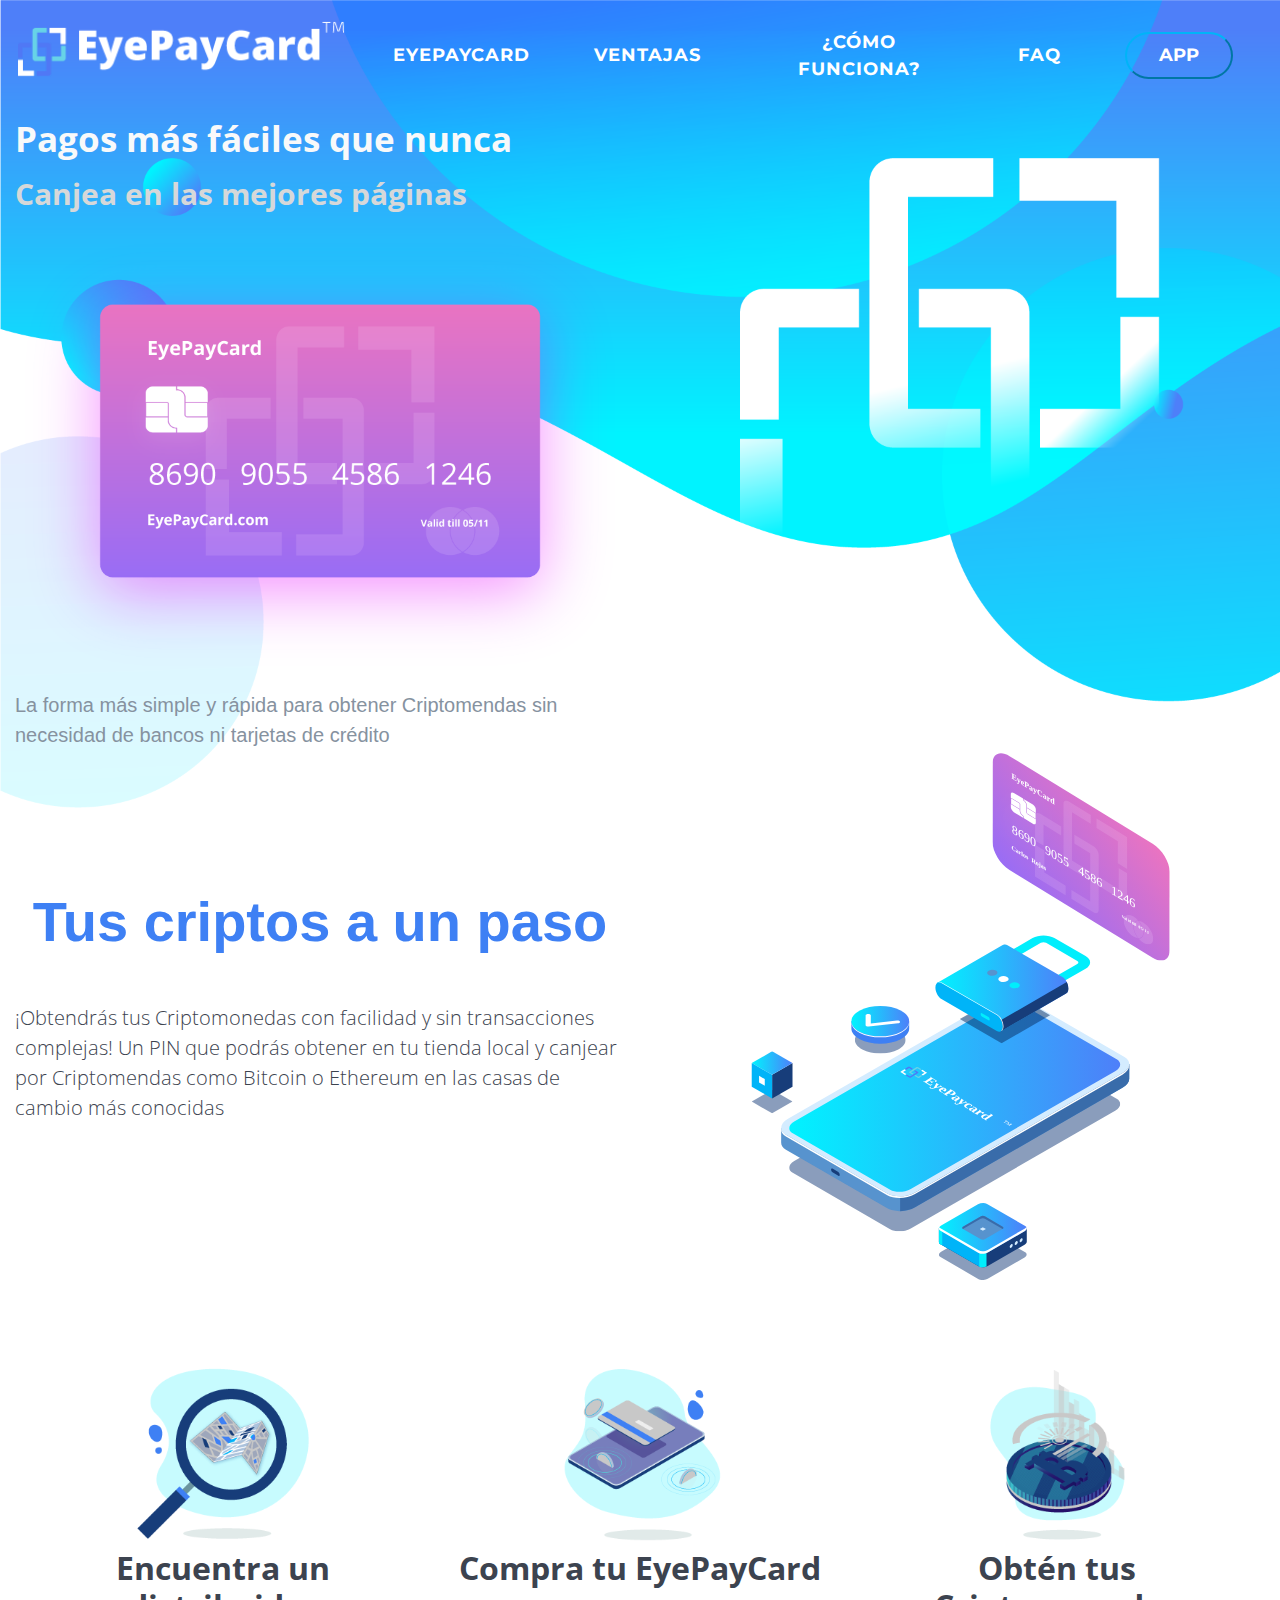
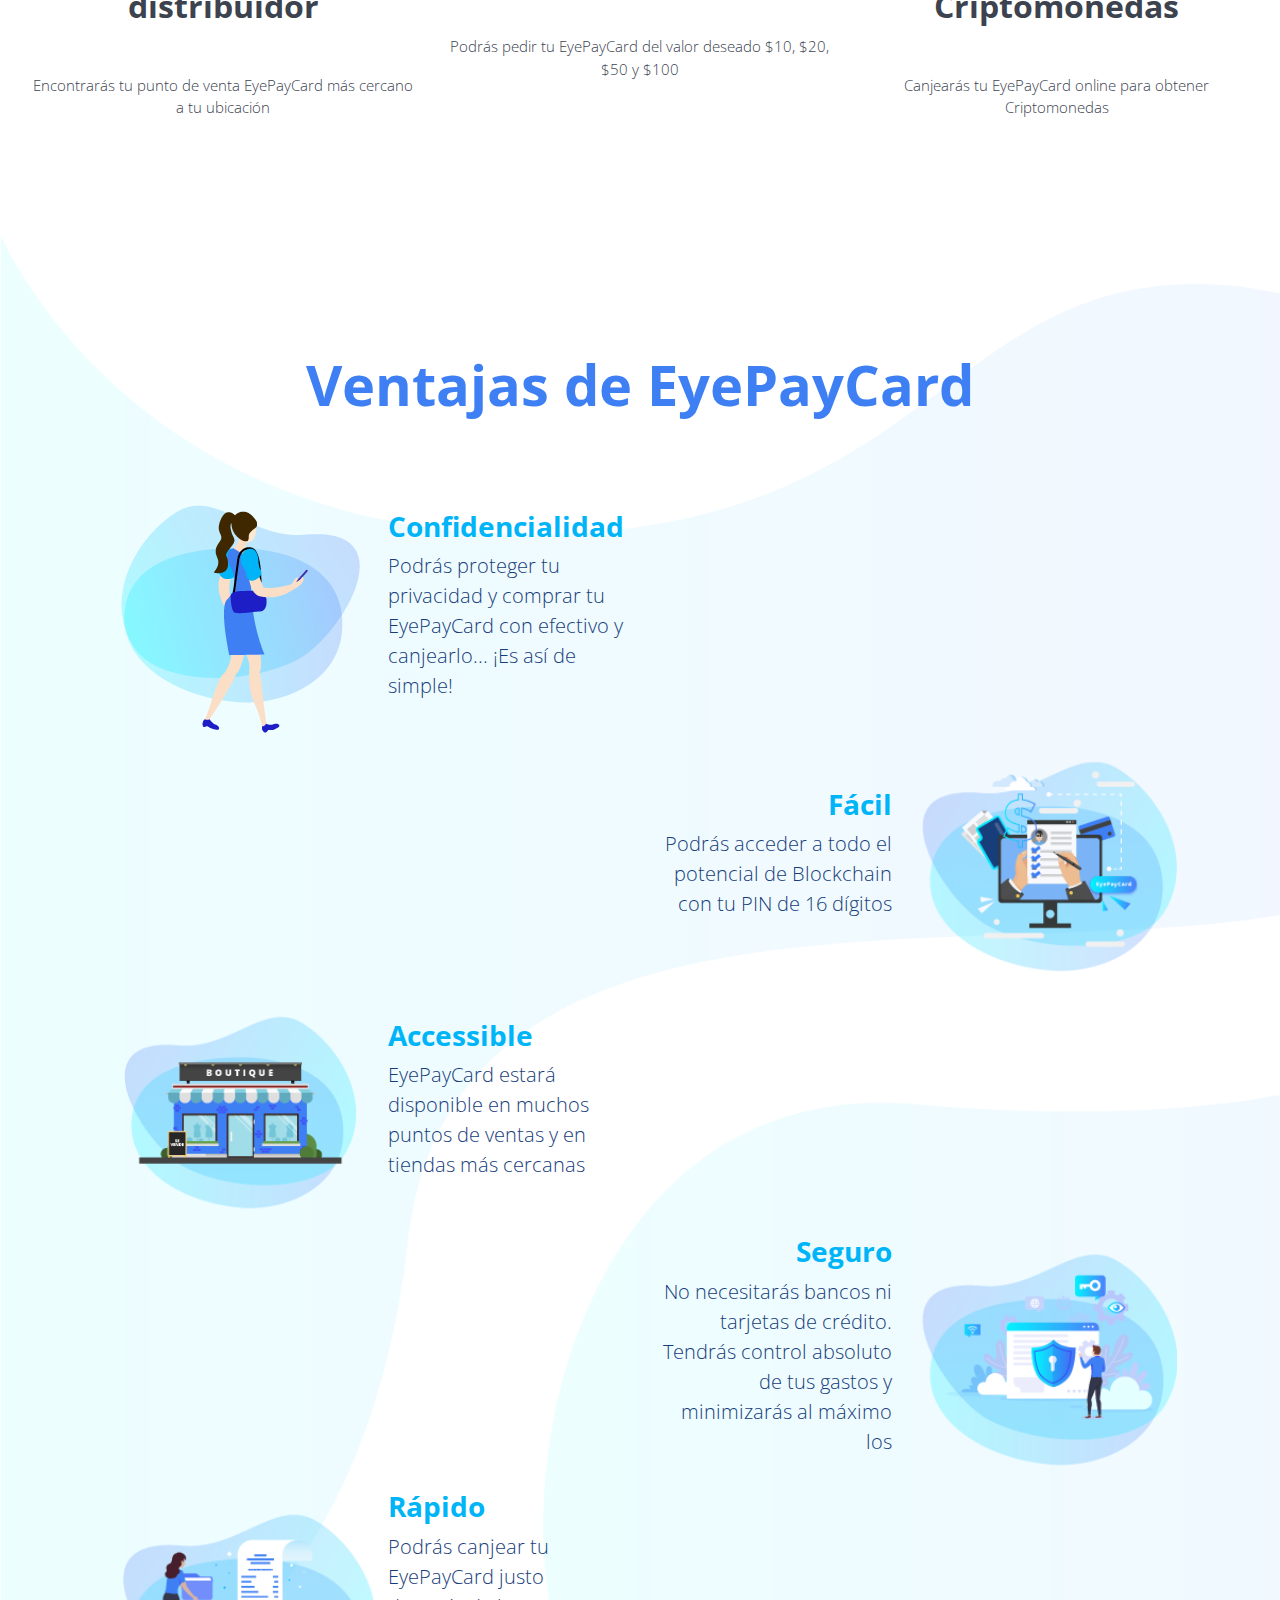
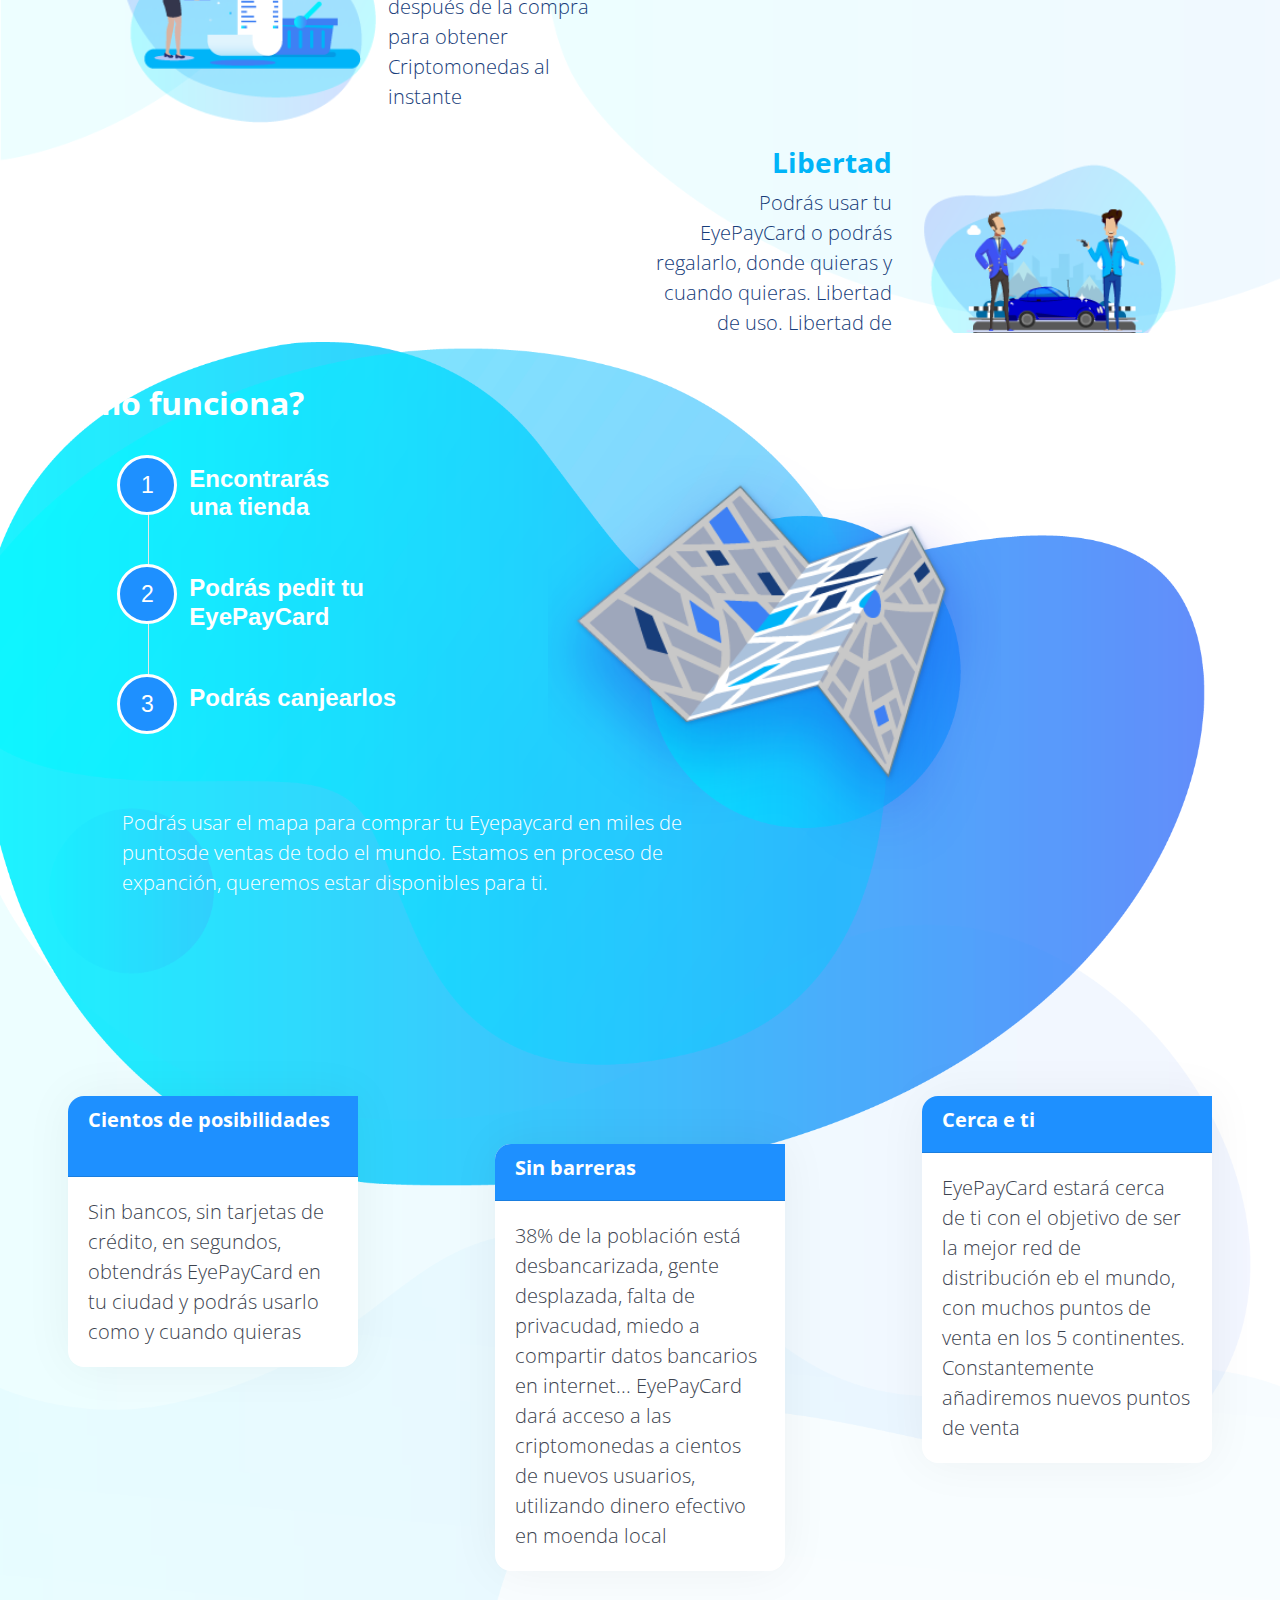
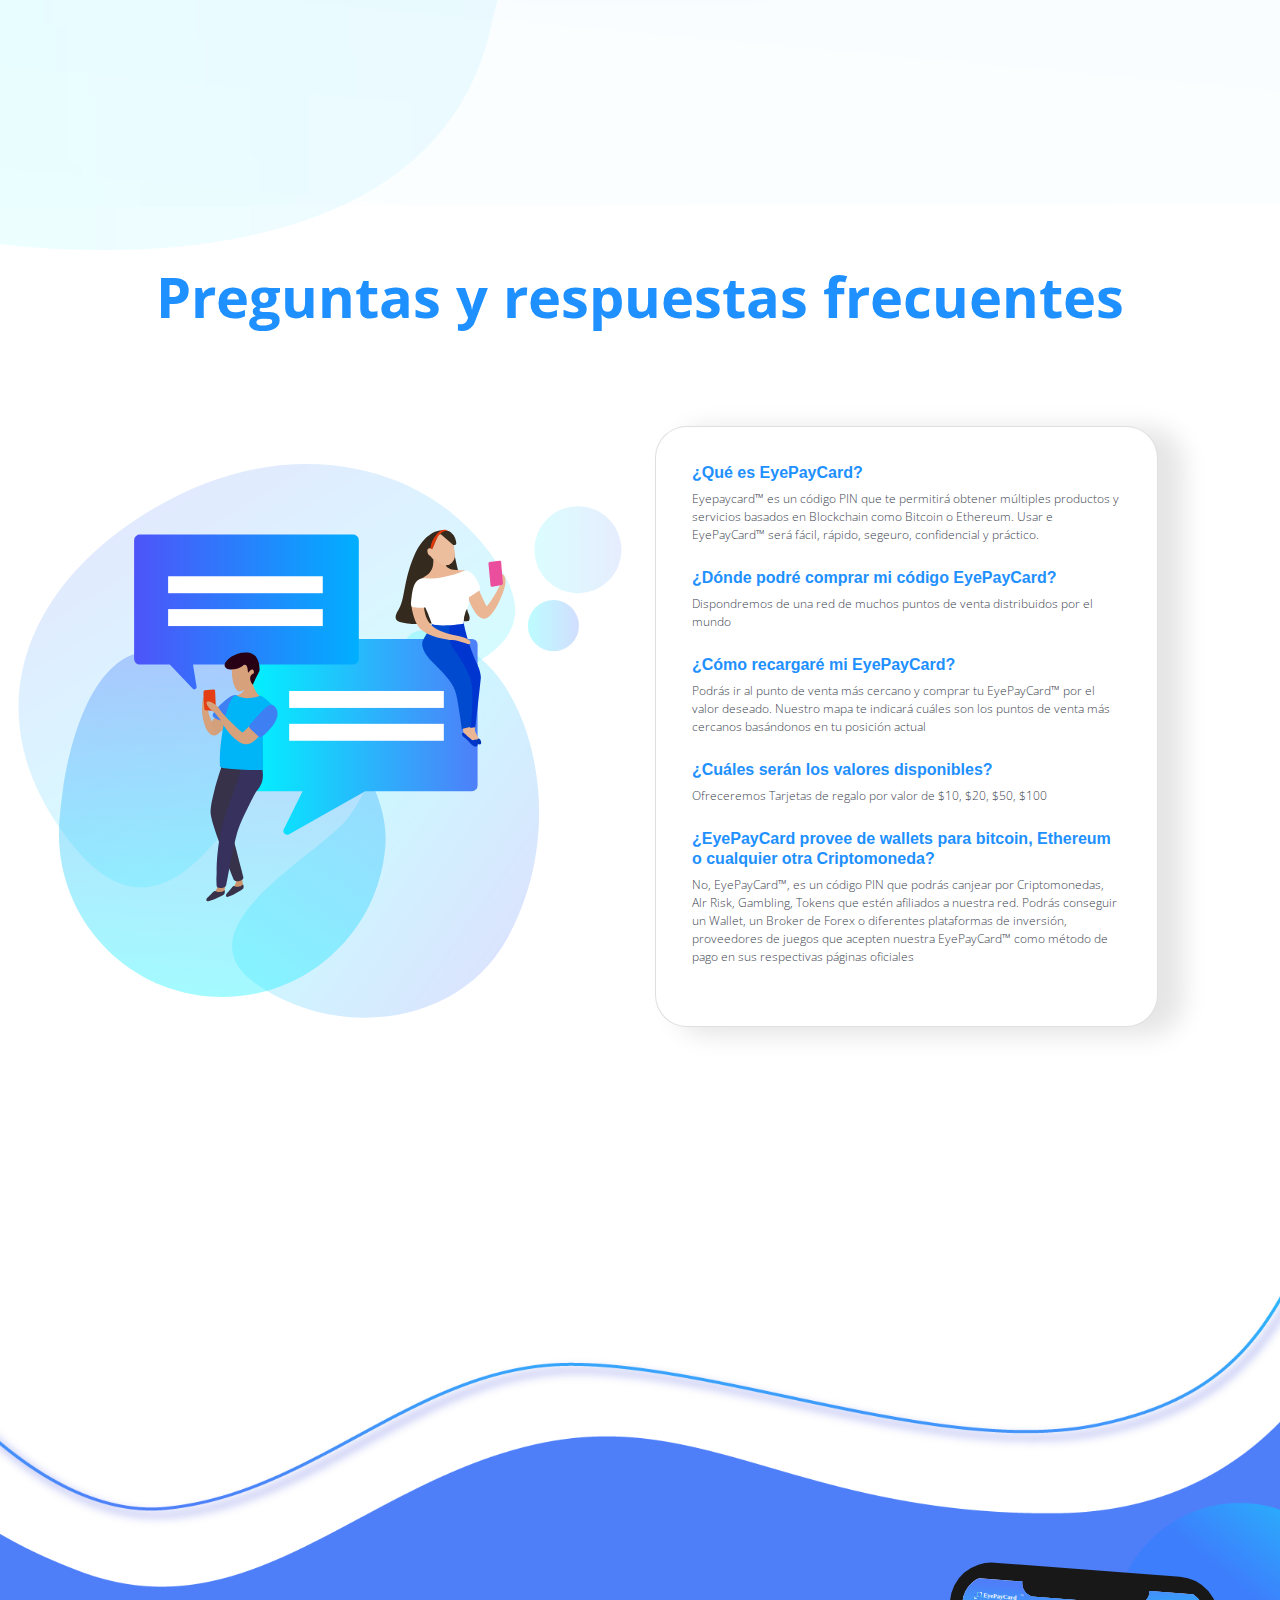
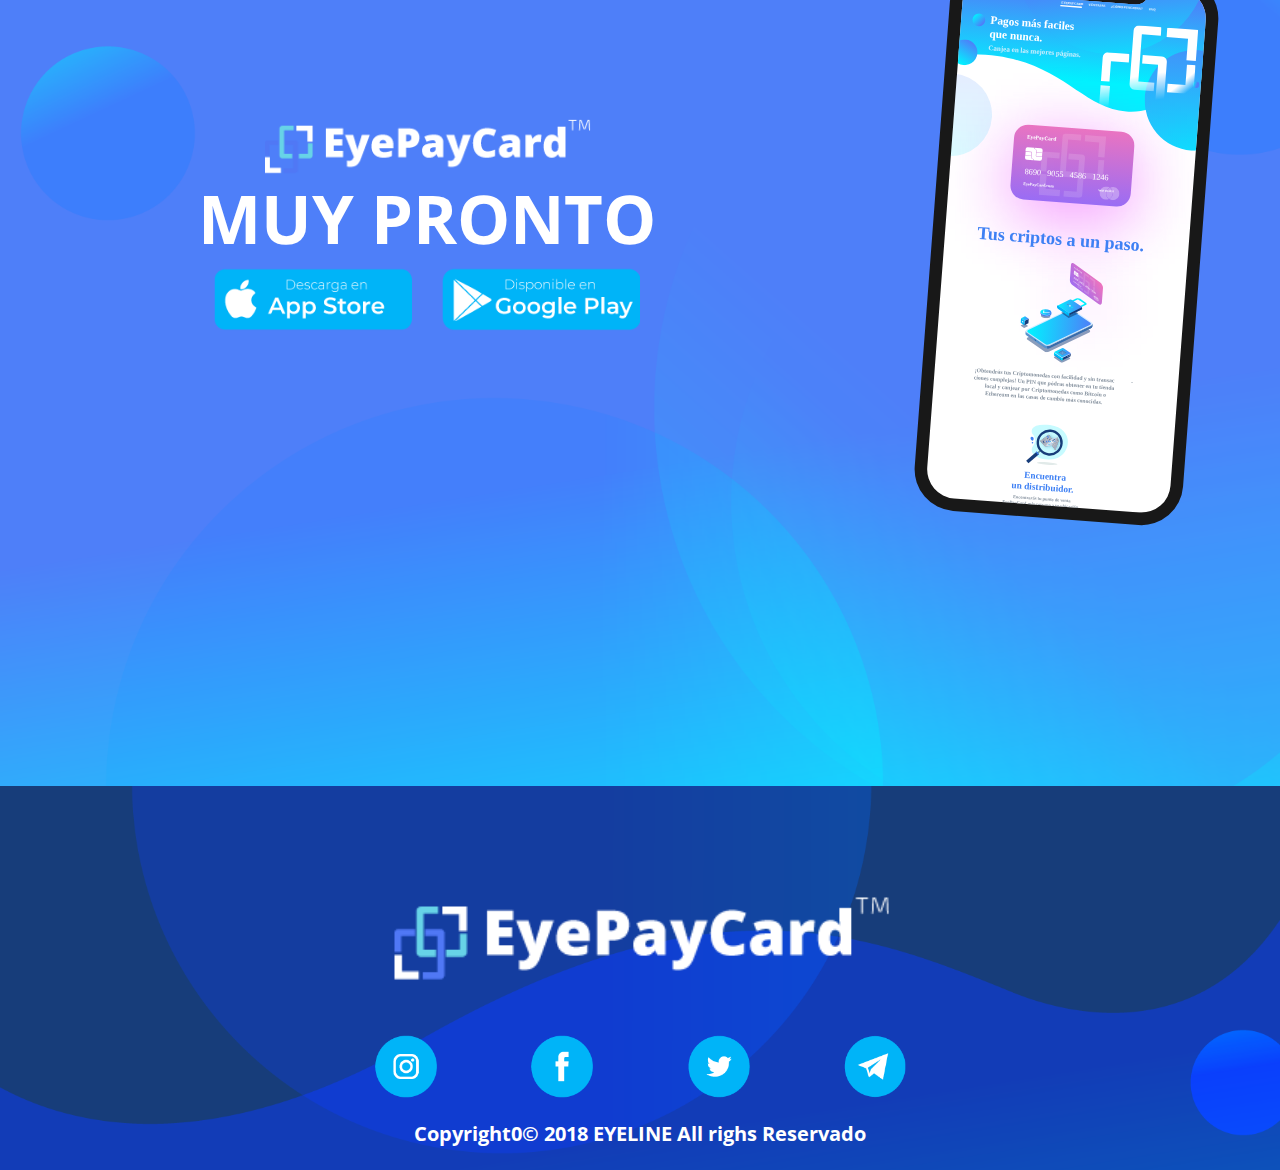
==== es/index.html @ 0b52a52a "Se crea y se maqueta la página web en html." ====
<!DOCTYPE html>
<html lang="en">
<head>
    <meta charset="utf-8">
    <meta name="viewport" content="width=device-width, initial-scale=1.0, maximum-scale=1.0">
    <meta name="description"
          content="Eyeline">
    <meta name="Eyeline" content="">

    <!--favicon icon-->
    <link rel="icon" type="image/png" href="../assets/img/favicon.png">

    <title>Eyeline</title>

    <!--google fonts-->
    <link href="//fonts.googleapis.com/css?family=Montserrat:300,400,500,600,700,800" rel="stylesheet">
    <link href="//fonts.googleapis.com/css?family=Roboto+Slab:300,400,700" rel="stylesheet">
    <link href="https://fonts.googleapis.com/css?family=Open+Sans&display=swap" rel="stylesheet">

    <!--common style-->
    <link href="../assets/vendor/bootstrap/css/bootstrap.min.css" rel="stylesheet">
    <link href="../assets/vendor/font-awesome/css/font-awesome.min.css" rel="stylesheet">
    <link href="../assets/vendor/bicon/css/bicon.min.css" rel="stylesheet">
    <!--<link href="../assets/vendor/animate.css" rel="stylesheet">-->
    <link href="../assets/vendor/owl/assets/owl.carousel.min.css" rel="stylesheet">
    <link href="../assets/vendor/magnific-popup/magnific-popup.css" rel="stylesheet">
    <link href="https://stackpath.bootstrapcdn.com/font-awesome/4.7.0/css/font-awesome.min.css" rel="stylesheet">
    <link rel="stylesheet" href="https://stackpath.bootstrapcdn.com/bootstrap/4.3.1/css/bootstrap.min.css" integrity="sha384-ggOyR0iXCbMQv3Xipma34MD+dH/1fQ784/j6cY/iJTQUOhcWr7x9JvoRxT2MZw1T" crossorigin="anonymous">
    <script src="https://code.jquery.com/jquery-3.3.1.slim.min.js" integrity="sha384-q8i/X+965DzO0rT7abK41JStQIAqVgRVzpbzo5smXKp4YfRvH+8abtTE1Pi6jizo" crossorigin="anonymous"></script>
    <script src="https://cdnjs.cloudflare.com/ajax/libs/popper.js/1.14.7/umd/popper.min.js" integrity="sha384-UO2eT0CpHqdSJQ6hJty5KVphtPhzWj9WO1clHTMGa3JDZwrnQq4sF86dIHNDz0W1" crossorigin="anonymous"></script>
    <script src="https://stackpath.bootstrapcdn.com/bootstrap/4.3.1/js/bootstrap.min.js" integrity="sha384-JjSmVgyd0p3pXB1rRibZUAYoIIy6OrQ6VrjIEaFf/nJGzIxFDsf4x0xIM+B07jRM" crossorigin="anonymous"></script>


    <!--custom css-->
    <link href="../assets/css/main.css" rel="stylesheet">
    <style>
        @import url(http://fonts.googleapis.com/css?family=Open+Sans);
    </style>

</head>
<body class="">

<!--header start-->
<header class="app-header navbar-purple">
    <!-- Navigation -->
    <nav class="navbar navbar-expand-lg navbar-dark static-top">
        <div class="container" style="max-width: 1600px">
            <a class="navbar-brand" href="#">
                <img src="../assets/img/backgrounds/logoEyecart.png" alt="">
            </a>
            <button class="navbar-toggler" type="button" data-toggle="collapse" data-target="#navbarResponsive" aria-controls="navbarResponsive" aria-expanded="false" aria-label="Toggle navigation">
                <span class="navbar-toggler-icon"></span>
            </button>
            <div class="collapse navbar-collapse" id="navbarResponsive">
                <ul class="navbar-nav center-content text-center ml-auto">
                    <li class="nav-item active">
                        <a class="nav-link" href="#home">Eyepaycard
                            <span class="sr-only">(current)</span>
                        </a>
                    </li>
                    <li class="nav-item">
                        <a class="nav-link" href="#adventage">Ventajas</a>
                    </li>
                    <li class="nav-item">
                        <a class="nav-link" href="#how_work">¿Cómo funciona?</a>
                    </li>
                    <li class="nav-item">
                        <a class="nav-link" href="#FAQ">FAQ</a>
                    </li>
                    <li class="nav-item center-margins center-content">
                        <a id="application" class="nav-link  text-center" href="#APP">
                            <button class="nav-link  button-app-nav" >APP</button>
                        </a>
                    </li>
                </ul>
            </div>
        </div>
    </nav>
</header>
<!--header end-->
<!--TOP-->
<div class="hero-banner creative-banner" id="home">

    <div id="particles-js"></div>

    <div class="hero-text ">
        <div class="container">
            <div class="row ">
                <div class="col-lg-6 col-md-12 ">
                    <h1 class="hero-title  text-light">Pagos más fáciles que nunca </h1>
                    <h2 class="text-header-h2" style="color: #d6d8d9">Canjea en las mejores páginas</h2>
                    <div class="clearfix">
                        <img  class="pull-left with-tajet-header" src="../assets/img/Iconos/tarjet.png" alt="">
                    </div>
                    <p style="color: #86929f; font-family: 'Open Sans Semibold',sans-serif">La forma más simple y rápida para obtener Criptomendas sin necesidad de bancos ni tarjetas de crédito</p>
                </div>
                <div class="col-lg-5 col-md-12">

                </div>
            </div>
        </div>
    </div>

</div>
<!--End TOP-->

<div>
    <section class="section-gap margenCircleneg">
        <div class="container">
            <div class="row d-flex align-items-center">
              <div class="col-lg-6">
                  <h1 class="font-criptos">Tus criptos a un paso</h1>
                  <div class="mt-5"></div>
                  <p >¡Obtendrás tus Criptomonedas con facilidad y sin transacciones complejas!
                  Un PIN que podrás obtener en tu tienda local y canjear por Criptomendas como Bitcoin o Ethereum
                  en las casas de cambio más conocidas</p>
              </div>
                <div class="col-lg-6 center-content">
                    <img class="with-cel-tarjet" src="../assets/img/backgrounds/celular_tarjeta-02.svg" alt="">
                </div>
            </div>
        </div>
    </section>
</div>

<div>
    <section class="margenLogoNeg">
        <div class="container">
            <div class="row d-flex center-margins">
               <div class="col-sm-4">
                   <div>
                       <img style="width: 45%;" src="../assets/img/Iconos/find_distributor.png" alt="">
                   </div>
                   <div class="mt-2">
                       <h2 style="font-size: 2em">
                           Encuentra un distribuidor
                       </h2>
                   </div>
                   <div class="mt-5">
                       <p style="font-size: 15px">
                           Encontrarás tu punto de venta EyePayCard más cercano a tu ubicación
                       </p>
                   </div>
               </div>
                <div class="col-sm-4">
                    <div>
                        <img style="width: 45%;" src="../assets/img/Iconos/buy_eyepaycard.png" alt="">
                    </div>
                    <div class="mt-2">
                        <h1 style="font-size: 2em">
                            Compra tu EyePayCard
                        </h1>
                    </div>
                    <div class="mt-5">
                        <p style="font-size: 15px">
                           Podrás pedir tu EyePayCard del valor deseado $10, $20, $50 y $100
                        </p>
                    </div>
                </div>
                <div class="col-sm-4">
                    <div >
                        <img style="width: 45%;" src="../assets/img/Iconos/get_criptos.png" alt="">
                    </div>
                    <div class="mt-2">
                        <h1 style="font-size: 2em">
                            Obtén tus Criptomonedas
                        </h1>
                    </div>
                    <div class="mt-5">
                        <p style="font-size: 15px">
                            Canjearás tu EyePayCard online para obtener Criptomonedas
                        </p>
                    </div>
                </div>
            </div>
        </div>
    </section>
    <!--section end-->
</div>


<!--advantage section-->
<section id="adventage" class=" backDivColor" style=" margin-top: 5em;">
    <div class="container gargin-top-advantage">
        <div class="tex center-margins">
            <h1 style="font-size: 3.5rem; color: #3e80f4;">
             Ventajas de EyePayCard
            </h1>
            <div style="margin-top: 5em"></div>
        </div>
        <div class="row">
           <div class="col-lg-5 offset-1">
               <div class="row">
                   <div class="col-lg-6 col-6  center-content">
                       <img class="with-confidentiality" src="../assets/img/Iconos/Confidentiality.png" alt="">
                   </div>
                   <div class="col-lg-6 col-6  center-margins" style="text-align: left">
                       <h3 style="color:#00b4f8;">
                           Confidencialidad
                       </h3>
                       <p style="color: #173d7a;">
                           Podrás proteger tu privacidad y comprar tu EyePayCard con efectivo y canjearlo...
                           ¡Es así de simple!
                       </p>
                   </div>
               </div>
           </div>
            <div class="col-lg-5 offset-lg-6">
                <div class="row">
                    <div class="col-lg-6 col-6  center-margins" style="text-align: right">
                        <h3 style="color:#00b4f8;">
                            Fácil
                        </h3>
                        <p style="color: #173d7a;">
                      Podrás acceder a todo el potencial de Blockchain con tu PIN de 16 dígitos
                        </p>
                    </div>
                    <div class="col-lg-6 col-6 center-margins">
                        <img class="with-confidentiality" src="../assets/img/Iconos/icono-2.2.png" alt="">
                    </div>
                </div>
            </div>
            <div class="col-lg-5 offset-1">
                <div class="row">
                    <div class="col-lg-6 col-6 ">
                        <img src="../assets/img/Iconos/icono-2.3.png" alt="">
                    </div>
                    <div class="col-lg-6 col-6  center-margins" style="text-align: left">
                        <h3 style="color:#00b4f8;">
                            Accessible
                        </h3>
                        <p style="color: #173d7a;">
                            EyePayCard estará disponible en muchos puntos de ventas y en tiendas más cercanas
                        </p>
                    </div>
                </div>
            </div>
            <div class="col-lg-5 offset-lg-6">
                <div class="row">
                    <div class="col-lg-6 col-6  center-margins" style="text-align: right">
                        <h3 style="color:#00b4f8;">
                            Seguro
                        </h3>
                        <p style="color: #173d7a;">
                            No necesitarás bancos ni tarjetas de crédito. Tendrás control absoluto de tus gastos y minimizarás
                            al máximo los
                        </p>
                    </div>
                    <div class="col-lg-6 col-6 ">
                        <img class="with-confidentiality" src="../assets/img/Iconos/icono-2.4.png" alt="">
                    </div>
                </div>
            </div>
            <div class="col-lg-5 offset-1">
                <div class="row">
                    <div class="col-lg-6 col-6 ">
                        <img class="with-confidentiality" src="../assets/img/Iconos/icono-2.5.png" alt="">
                    </div>
                    <div class="col-lg-6 col-6  center-margins" style="text-align: left">
                        <h3 style="color:#00b4f8;">
                            Rápido
                        </h3>
                        <p style="color: #173d7a;">
                            Podrás canjear tu EyePayCard justo después de la compra para obtener Criptomonedas al instante
                        </p>
                    </div>
                </div>
            </div>
            <div class="col-lg-5 offset-lg-6">
                <div class="row">
                    <div class="col-lg-6 col-6  center-margins" style="text-align: right">
                        <h3 style="color:#00b4f8;">
                            Libertad
                        </h3>
                        <p style="color: #173d7a;">
                            Podrás usar tu EyePayCard o podrás regalarlo, donde quieras y cuando quieras.
                            Libertad de uso. Libertad de elección
                        </p>
                    </div>
                    <div class="col-lg-6 col-6 ">
                        <img class="with-confidentiality" src="../assets/img/Iconos/icono-2.6.png" alt="">
                    </div>
                </div>
            </div>
        </div>

    </div>
</section>
<!--End advantage section-->

<!--section-How does it work?-->
<div id="how_work" class="backDivColorHow center-content">
    <div class="container margins-how-work" >
        <div ></div>
        <div class="row d-flex ">
            <div class="col-lg-12"><h1 class="font-how_work-title">
                ¿Cómo funciona?
            </h1>
            </div>
            <div class="col-lg-5 col-6 center-content">
                <ol class="timeline">
                    <li> <h2 class="font-timeline">Encontrarás <br>una tienda</h2> </li>
                  <div>
                      &nbsp;
                  </div>
                    <li> <h2 class="font-timeline">Podrás pedit tu <br>EyePayCard</h2></li>
                    <div>
                        &nbsp;
                    </div>
                    <li> <h2 class="font-timeline">Podrás canjearlos </h2></li>
                </ol>
            </div>
            <div class="col-lg-5 col-6">
                <img class="width-map" src="../assets/img/Iconos/map.png" alt="">
            </div>
            <div class="col-lg-6 offset-1 margin-text-footer-how" >
                <p class="font-footer-how-work">Podrás usar el mapa para comprar tu Eyepaycard en miles de puntosde ventas de todo el mundo. Estamos en proceso de
                    expanción, queremos estar disponibles para ti.</p>
            </div>
        </div>
        <div class="row margin-cards-how-work content-card" >
            <div class="col-lg-3 ">
                <div class="card" style="border-radius: 1rem 0 1rem 1rem; border: none;">
                    <div class="card-header" style="background: dodgerblue; border-radius: 1rem 0 0 0; color: white; font-family: 'Open Sans Extrabold', sans-serif">
                        <h5>Cientos de posibilidades</h5>
                        <img src="" alt="">
                    </div>
                    <div class="card-body">
                        <p class="card-text">Sin bancos, sin tarjetas de crédito, en segundos, obtendrás EyePayCard
                        en tu ciudad y podrás usarlo como y cuando quieras</p>
                    </div>
                </div>
            </div>
            <div class="col-lg-3 margin-cards-faq1 offset-lg-1">
                <div class="card" style="border-radius: 1rem 0 1rem 1rem; border: none;">
                    <div class="card-header" style="background: dodgerblue; border-radius: 1rem 0 0 0; color: white; font-family: 'Open Sans Extrabold', sans-serif">
                       <h5>Sin barreras</h5>
                    </div>
                    <div class="card-body">
                        <p class="card-text">38% de la población está desbancarizada, gente desplazada, falta de privacudad,
                        miedo a compartir datos bancarios en internet... EyePayCard dará acceso a las criptomonedas a cientos de nuevos usuarios,
                        utilizando dinero efectivo en moenda local</p>
                    </div>
                </div>
            </div>
            <div class="col-lg-3 margin-cards-faq2 offset-lg-1" >
                <div class="card" style="border-radius: 1rem 0 1rem 1rem; border: none;">
                    <div class="card-header" style="background: dodgerblue; border-radius: 1rem 0 0 0; color: white; font-family: 'Open Sans Extrabold', sans-serif">
                        <h5>Cerca e ti</h5>
                    </div>
                    <div class="card-body">
                        <p class="card-text">EyePayCard estará cerca de ti con el objetivo de ser la mejor red de distribución eb el mundo,
                        con muchos puntos de venta en los 5 continentes. Constantemente añadiremos nuevos puntos de venta</p>
                    </div>
                </div>
            </div>
        </div>

    </div>
</div>
<!--End-Section-How does it work?-->

<!--FAQ section-->
<section id="FAQ">
    <div class="container">
        <div class="margin-faq center-margins " >
            <div ></div>
            <h1 class="font-faq-title">
                Preguntas y respuestas frecuentes
            </h1>
            <div style="margin-top: 6rem"></div>
        </div>
        <div class="row">
            <div class="col-lg-6 center-margins">
                <img class="with-ilustrations-faq" src="../assets/img/backgrounds/preguntas_frecuentes.svg" alt="">
            </div>
            <div class="col-lg-5">
                <div class="card" style="border-radius: 2rem; box-shadow: 22px 5px 25px 4px rgba(0, 0, 0, 0.1)">
                    <div class="card-body" style="padding: 2.25rem">
                        <h6 style="color: dodgerblue; font-family: 'Open Sans Extrabold', sans-serif">¿Qué es EyePayCard?</h6>
                        <p style="font-size: 12px">
                            Eyepaycard™ es un código PIN que te permitirá obtener múltiples productos y servicios basados en
                            Blockchain como Bitcoin o Ethereum. Usar e EyePayCard™ será fácil, rápido, segeuro, confidencial y
                            práctico.
                        </p>
                        <h6 style="color: dodgerblue; font-family: 'Open Sans Extrabold', sans-serif">¿Dónde podré comprar mi código EyePayCard?</h6>
                        <p style="font-size: 12px">Dispondremos de una red de muchos puntos de venta distribuidos por el mundo</p>
                        <h6 style="color: dodgerblue;  font-family: 'Open Sans Extrabold', sans-serif">¿Cómo recargaré mi EyePayCard?</h6>
                        <p style="font-size: 12px">Podrás ir al punto de venta más cercano y comprar tu EyePayCard™ por el valor deseado. Nuestro mapa
                            te indicará cuáles son los puntos de venta más cercanos basándonos en tu posición actual</p>
                        <h6 style="color: dodgerblue;  font-family: 'Open Sans Extrabold', sans-serif">¿Cuáles serán los valores disponibles?</h6>
                        <p style="font-size: 12px">Ofreceremos Tarjetas de regalo por valor de $10, $20, $50, $100</p>
                        <h6 style="color: dodgerblue;  font-family: 'Open Sans Extrabold', sans-serif">¿EyePayCard provee de wallets para bitcoin, Ethereum o cualquier otra Criptomoneda?</h6>
                        <p style="font-size: 12px">No, EyePayCard™, es un código PIN que podrás canjear por Criptomonedas, Alr Risk, Gambling, Tokens que estén afiliados
                            a nuestra red. Podrás conseguir un Wallet, un Broker de Forex o diferentes plataformas de inversión, proveedores
                            de juegos que acepten nuestra EyePayCard™ como método de pago en sus respectivas páginas oficiales</p>
                    </div>
                </div>
            </div>
            <div class="offset-1"></div>
        </div>
    </div>
</section>
<!--End FAQ section-->


<!--section APP-->
<section id="APP" class="section-gap backDivApp center-content">
    <div class="container" style="margin-top: 14em;">
        <div class="row ">
            <div class="col-lg-8 center-margins" >
                <img class="with-logo-app" src="../assets/img/backgrounds/logoEyecart.png" alt="">
                <h1 class="font-app-soon">MUY PRONTO</h1>
                <div class="row">
                    <div class="col-lg-6 col-6" style="text-align: right">
                        <img class="width-app-store-buttons" src="../assets/img/Iconos/descarga-en.png" alt="">
                    </div >
                    <div class="col-lg-6 col-6" style="text-align: left">
                        <img class="width-app-store-buttons" src="../assets/img/Iconos/disponible-.png" alt="">
                    </div>
                </div>
            </div>
            <div class="col-lg-4 mt-5 center-content" >
                <img class="cellphone-big" src="../assets/img/backgrounds/celsvg-02.svg" alt="">
            </div>
        </div>
    </div>
</section>
<!--End section App-->

<!-- Footer -->
<footer class="page-footer font-small blue pt-4 backDivFooter">

    <!-- Copyright -->
    <div class="container" style="    margin-top: 4em;">

        <div class="footer-copyright text-center py-3">
            <img class="with-logo-app"  src="../assets/img/backgrounds/logoEyecart.png" alt="">
            <div class="col-12 col-sm-6 col-lg-6" style="margin: auto; display: block; text-align: center">
                <div class="row center-content mt-lg-5 mt-5">
                    <div class="col-xs-3 col-3" >
                        <img class="with-social-icons"  src="../assets/img/Iconos/instagram.png" alt="">
                    </div>
                    <div class="col-xs-3 col-3">
                        <img class="with-social-icons"  src="../assets/img/Iconos/facebook.png" alt="">
                    </div>
                    <div class="col-xs-3 col-3">
                        <img class="with-social-icons"  src="../assets/img/Iconos/twitter.png" alt="">
                    </div>
                    <div class="col-xs-3 col-3">
                        <img class="with-social-icons" src="../assets/img/Iconos/telegram.png" alt="">
                    </div>
                </div>
            </div>

            <h5 class="mt-4" style="color: white">Copyright0© 2018 EYELINE All righs Reservado</h5>
        </div>
    </div>

    <!-- Copyright -->

</footer>
<!-- Footer -->

<!--js initialized-->
<script src="../assets/vendor/jquery/jquery.min.js"></script>
<script src="../assets/vendor/popper.min.js"></script>
<script src="../assets/vendor/bootstrap/js/bootstrap.min.js"></script>
<script src="../assets/vendor/wow.min.js"></script>
<script src="../assets/vendor/jquery.easing.min.js"></script>
<script src="../assets/vendor/owl/owl.carousel.min.js"></script>
<script src="../assets/vendor/jquery.countdown.min.js"></script>
<script src="../assets/vendor/magnific-popup/jquery.magnific-popup.min.js"></script>

<script>
    $("#application").click(function() {
        $('.cellphone-big').toggleClass('cellphone-rotate slideInDown bounce');
    });
    $(document).ready(function () {
        $('[data-toggle="popover"]').popover();
    });

    $(document).ready(function() {
        $( ".mr-auto .nav-item" ).bind( "click", function(event) {
            event.preventDefault();
            var clickedItem = $( this );
            $( ".mr-auto .nav-item" ).each( function() {
                $( this ).removeClass( "active" );
            });
            clickedItem.addClass( "active" );
        });
    });
</script>
<!--<script src="../assets/vendor/particles/particles.js"></script>-->
<!--<script src="../assets/vendor/particles/init-particles.js"></script>-->

<!--contact form-->
<script type="text/javascript" src="../assets/vendor/contact-form/form-validator.min.js"></script>
<script type="text/javascript" src="../assets/vendor/contact-form/contact-form-script.js"></script>


<!--init scripts-->
<script src="../assets/js/scripts.js"></script>

</body>
</html>
---- assets/vendor/bicon/css/bicon.min.css ----
/**
 * bicon v1.0.0 - 
 * @link 
 * @copyright 2016-2017 ThemeBucket
 * @license MIT
 */
@charset 'UTF-8';@font-face{font-family:'bicon';font-weight:400;font-style:normal;src:url(../fonts/bicon.eot?b8vo7z);src:url(../fonts/bicon.eot?b8vo7z#iefix) format('embedded-opentype'),url(../fonts/bicon.ttf?b8vo7z) format('truetype'),url(../fonts/bicon.woff?b8vo7z) format('woff'),url(../fonts/bicon.svg?b8vo7z#bicon) format('svg')}.bi{font-family:'bicon'!important;font-weight:400;font-style:normal;font-variant:normal;line-height:1;text-transform:none;speak:none;-webkit-font-smoothing:antialiased;-moz-osx-font-smoothing:grayscale}.bi-accordion-horizontal:before{content:''}.bi-accordion-vertical:before{content:''}.bi-alarm-clock:before{content:''}.bi-alien:before{content:''}.bi-alien-gun:before{content:''}.bi-anchor:before{content:''}.bi-android:before{content:''}.bi-apple:before{content:''}.bi-arrow-left-rounded:before{content:''}.bi-arrow-left-square:before{content:''}.bi-arrow-right-rounded:before{content:''}.bi-arrow-right-square:before{content:''}.bi-article:before{content:''}.bi-badge1:before{content:''}.bi-badge2:before{content:''}.bi-badge3:before{content:''}.bi-bamboo:before{content:''}.bi-battery:before{content:''}.bi-beach-seat:before{content:''}.bi-bicycle:before{content:''}.bi-blog:before{content:''}.bi-blue-tooth:before{content:''}.bi-board:before{content:''}.bi-body:before{content:''}.bi-bond:before{content:''}.bi-book:before{content:''}.bi-bowl:before{content:''}.bi-brick-wall:before{content:''}.bi-brush:before{content:''}.bi-brush-paint:before{content:''}.bi-brush-roll:before{content:''}.bi-bug:before{content:''}.bi-bulb:before{content:''}.bi-calculation:before{content:''}.bi-calendar:before{content:''}.bi-camera:before{content:''}.bi-candle:before{content:''}.bi-candles:before{content:''}.bi-car:before{content:''}.bi-carousal:before{content:''}.bi-caution:before{content:''}.bi-chair1:before{content:''}.bi-chair2:before{content:''}.bi-chat-bubble:before{content:''}.bi-chat-bubble-single:before{content:''}.bi-cheese:before{content:''}.bi-clip:before{content:''}.bi-clip-board:before{content:''}.bi-cloud:before{content:''}.bi-cloud-down:before{content:''}.bi-cloud-up:before{content:''}.bi-code:before{content:''}.bi-code-browser:before{content:''}.bi-code-clean:before{content:''}.bi-color-plate:before{content:''}.bi-compass:before{content:''}.bi-compass-math:before{content:''}.bi-crop:before{content:''}.bi-cross:before{content:''}.bi-cross-game:before{content:''}.bi-cross-gap:before{content:''}.bi-crown:before{content:''}.bi-cube:before{content:''}.bi-cup:before{content:''}.bi-cup-coffee:before{content:''}.bi-delivery-van:before{content:''}.bi-direction-both:before{content:''}.bi-direction-right:before{content:''}.bi-disc:before{content:''}.bi-dislike:before{content:''}.bi-door-path:before{content:''}.bi-drag:before{content:''}.bi-drag-inside:before{content:''}.bi-drag-outside:before{content:''}.bi-drawer:before{content:''}.bi-dribbble:before{content:''}.bi-dropper:before{content:''}.bi-ellipsis-horizontal:before{content:''}.bi-ellipsis-vertical:before{content:''}.bi-emo-normal:before{content:''}.bi-emo-sad:before{content:''}.bi-emo-smile:before{content:''}.bi-envelop:before{content:''}.bi-facebook:before{content:''}.bi-female:before{content:''}.bi-file:before{content:''}.bi-file-cabinet:before{content:''}.bi-files:before{content:''}.bi-film:before{content:''}.bi-film-roll:before{content:''}.bi-finger-index:before{content:''}.bi-finger-print:before{content:''}.bi-flag:before{content:''}.bi-folder:before{content:''}.bi-footer:before{content:''}.bi-form:before{content:''}.bi-forward:before{content:''}.bi-gender:before{content:''}.bi-gender-female:before{content:''}.bi-gender-male:before{content:''}.bi-gender-sign:before{content:''}.bi-ghost:before{content:''}.bi-gift-box:before{content:''}.bi-globe1:before{content:''}.bi-globe2:before{content:''}.bi-globe3:before{content:''}.bi-globe4:before{content:''}.bi-google:before{content:''}.bi-graduation-cap:before{content:''}.bi-graph-bar:before{content:''}.bi-graph-pie:before{content:''}.bi-grid:before{content:''}.bi-grid-even:before{content:''}.bi-grid-masonry:before{content:''}.bi-grid-twist:before{content:''}.bi-group:before{content:''}.bi-hand:before{content:''}.bi-hand-mike:before{content:''}.bi-hand-watch:before{content:''}.bi-header:before{content:''}.bi-headphone:before{content:''}.bi-headset:before{content:''}.bi-heart-beat:before{content:''}.bi-highlighter:before{content:''}.bi-home:before{content:''}.bi-hotdog:before{content:''}.bi-ice-cream:before{content:''}.bi-image:before{content:''}.bi-jar:before{content:''}.bi-laptop:before{content:''}.bi-layer:before{content:''}.bi-lens:before{content:''}.bi-like:before{content:''}.bi-link:before{content:''}.bi-linkedin:before{content:''}.bi-linux:before{content:''}.bi-list:before{content:''}.bi-location-pointer:before{content:''}.bi-lock:before{content:''}.bi-love:before{content:''}.bi-madel:before{content:''}.bi-magnet:before{content:''}.bi-male:before{content:''}.bi-map-pointer:before{content:''}.bi-measurement:before{content:''}.bi-microphone1:before{content:''}.bi-microphone2:before{content:''}.bi-mobile:before{content:''}.bi-money:before{content:''}.bi-money-bag:before{content:''}.bi-monitor:before{content:''}.bi-mouse:before{content:''}.bi-muscle:before{content:''}.bi-nuclear-circle:before{content:''}.bi-office-bag:before{content:''}.bi-pacman:before{content:''}.bi-paper:before{content:''}.bi-paper-fold:before{content:''}.bi-paper-plane:before{content:''}.bi-pen:before{content:''}.bi-pencil:before{content:''}.bi-pendrive:before{content:''}.bi-phone:before{content:''}.bi-pillar:before{content:''}.bi-pin:before{content:''}.bi-pin-man:before{content:''}.bi-pin-man-range:before{content:''}.bi-plane:before{content:''}.bi-play-button:before{content:''}.bi-playing-card:before{content:''}.bi-play-store:before{content:''}.bi-plus:before{content:''}.bi-plus-gap:before{content:''}.bi-power:before{content:''}.bi-printer:before{content:''}.bi-quote:before{content:''}.bi-radar:before{content:''}.bi-radiation:before{content:''}.bi-recycle:before{content:''}.bi-refresh-time:before{content:''}.bi-reply:before{content:''}.bi-responsive-device:before{content:''}.bi-rocket1:before{content:''}.bi-rocket2:before{content:''}.bi-rss:before{content:''}.bi-safety-cap:before{content:''}.bi-safety-kit:before{content:''}.bi-sand-watch:before{content:''}.bi-scale:before{content:''}.bi-scanner:before{content:''}.bi-scissor:before{content:''}.bi-screen:before{content:''}.bi-search:before{content:''}.bi-server:before{content:''}.bi-share:before{content:''}.bi-shield:before{content:''}.bi-shopping-bag1:before{content:''}.bi-shopping-bag2:before{content:''}.bi-shopping-bag3:before{content:''}.bi-shopping-bag4:before{content:''}.bi-shopping-cart-emply:before{content:''}.bi-shopping-cart-full:before{content:''}.bi-shutter1:before{content:''}.bi-sign-in:before{content:''}.bi-sign-out:before{content:''}.bi-sitemap1:before{content:''}.bi-sitemap2:before{content:''}.bi-slider:before{content:''}.bi-slider-doc:before{content:''}.bi-slider-filter:before{content:''}.bi-slider-image:before{content:''}.bi-slider-range:before{content:''}.bi-slider-video:before{content:''}.bi-smart-watch:before{content:''}.bi-spa-face:before{content:''}.bi-spark:before{content:''}.bi-spa-stone:before{content:''}.bi-spa-stone-flower:before{content:''}.bi-speaker-off:before{content:''}.bi-speaker-on:before{content:''}.bi-steps:before{content:''}.bi-stop-watch:before{content:''}.bi-support:before{content:''}.bi-tab:before{content:''}.bi-table-lamp:before{content:''}.bi-tablet:before{content:''}.bi-tag:before{content:''}.bi-target:before{content:''}.bi-target-arrow:before{content:''}.bi-terminal:before{content:''}.bi-tick:before{content:''}.bi-tie:before{content:''}.bi-tie-knot:before{content:''}.bi-tools:before{content:''}.bi-tree:before{content:''}.bi-twitter:before{content:''}.bi-twitter-bird:before{content:''}.bi-ufo:before{content:''}.bi-umbralla:before{content:''}.bi-unlock:before{content:''}.bi-up-down:before{content:''}.bi-user-ID:before{content:''}.bi-video-cam:before{content:''}.bi-weather-cloud:before{content:''}.bi-webcam1:before{content:''}.bi-webcam2:before{content:''}.bi-windows:before{content:''}.bi-wine-glass:before{content:''}.bi-worker-cap:before{content:''}.bi-youtube:before{content:''}
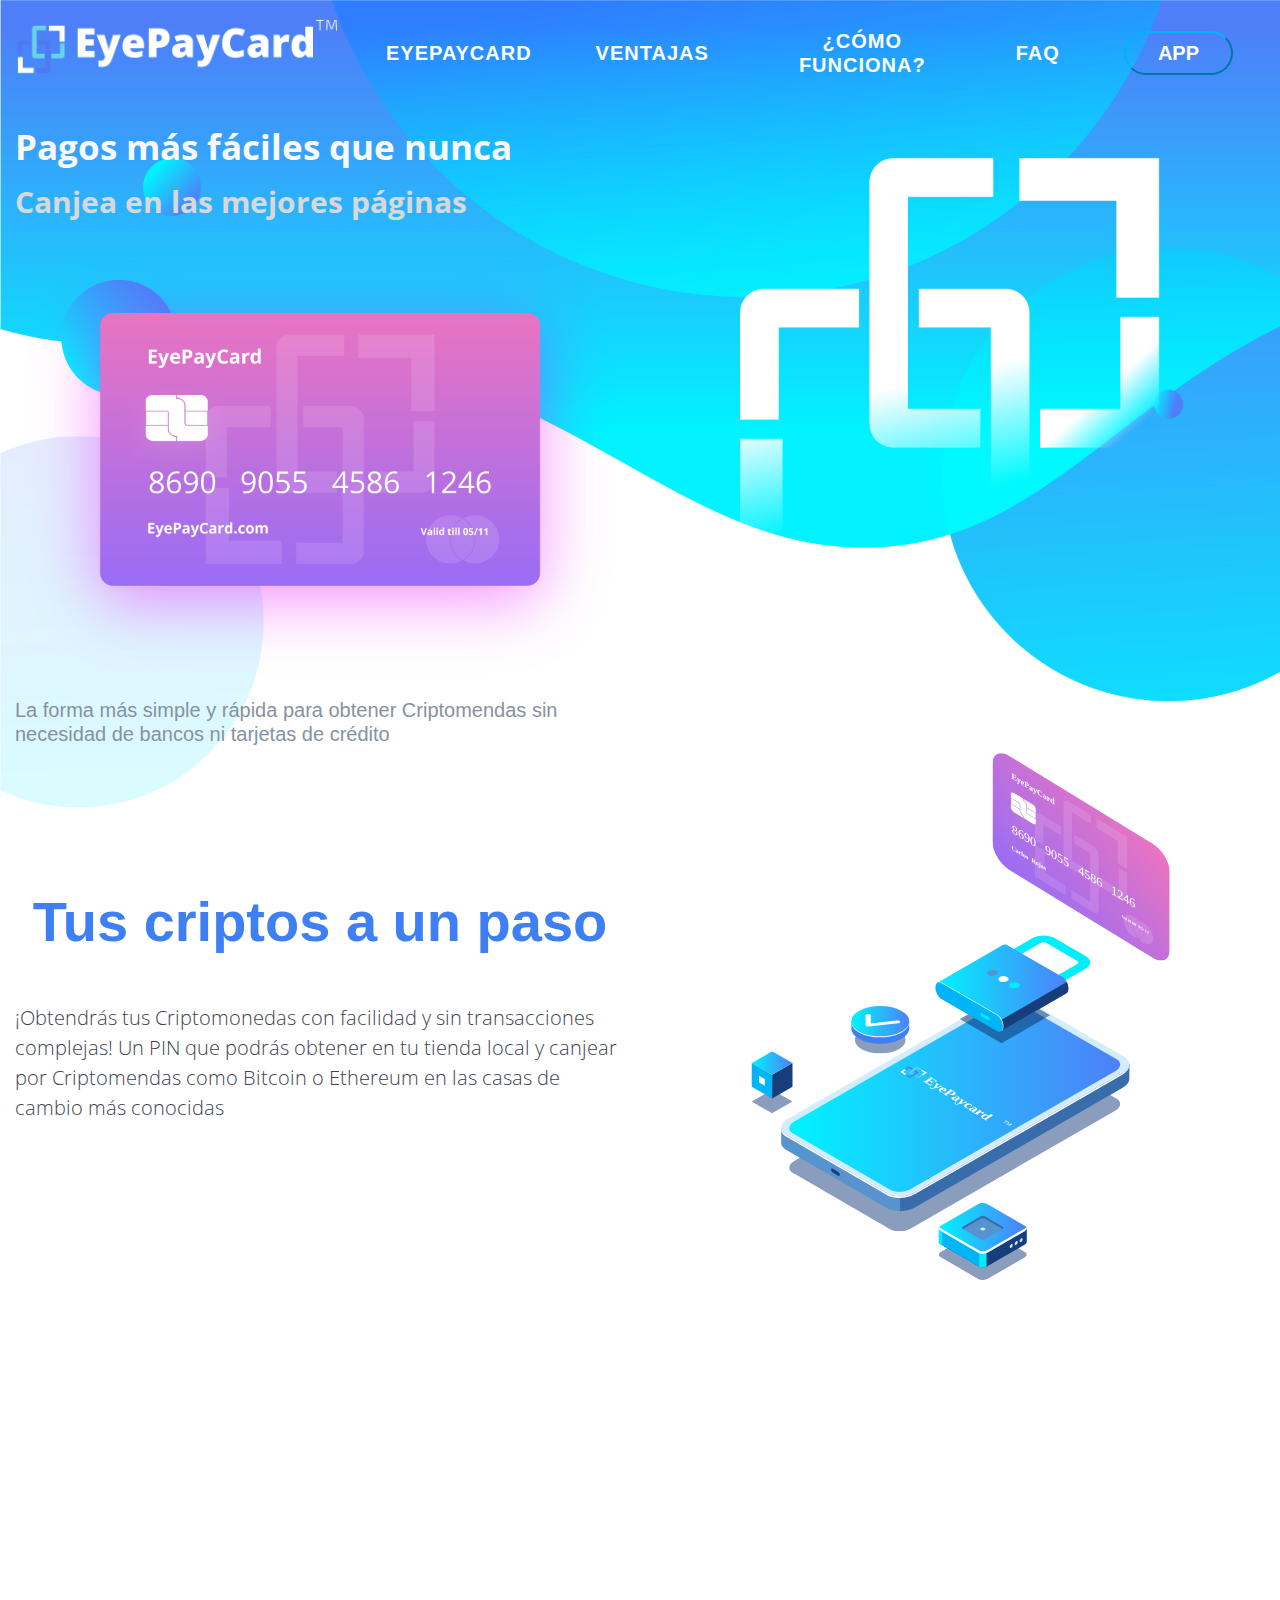
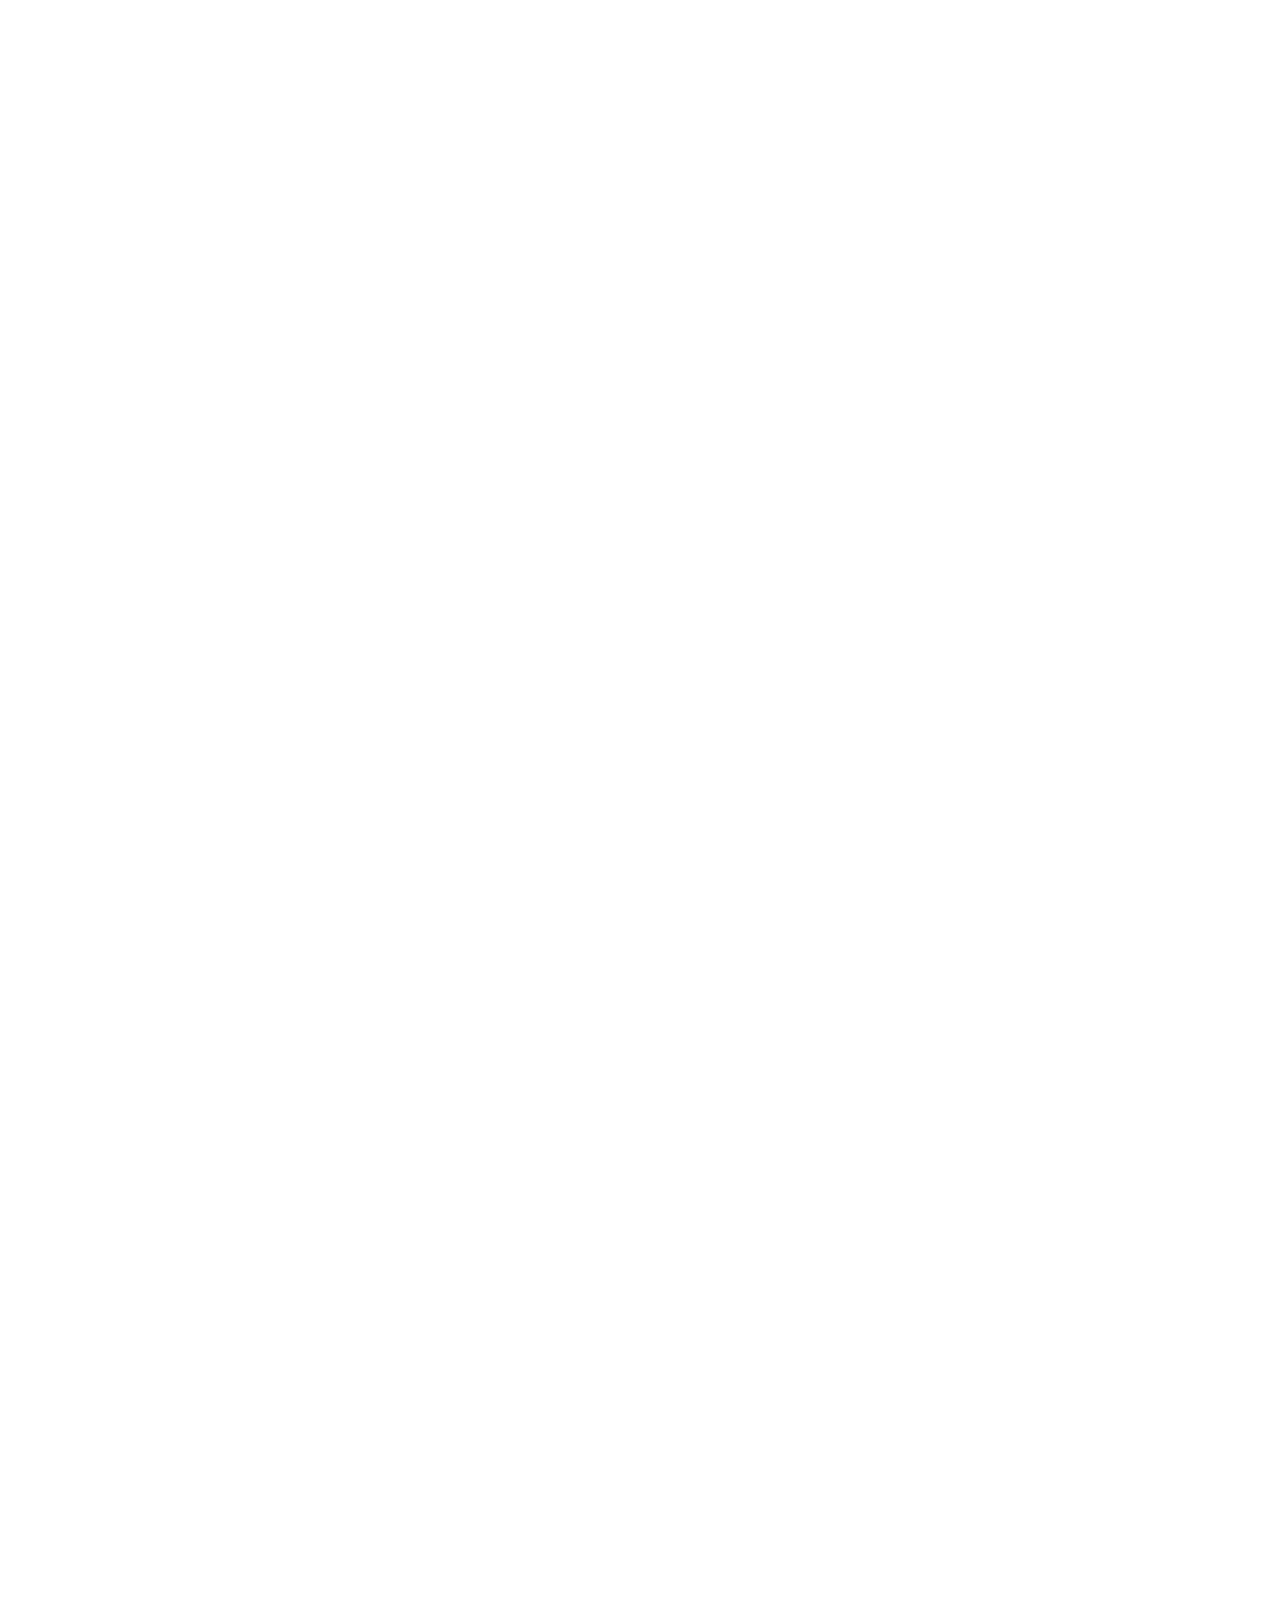
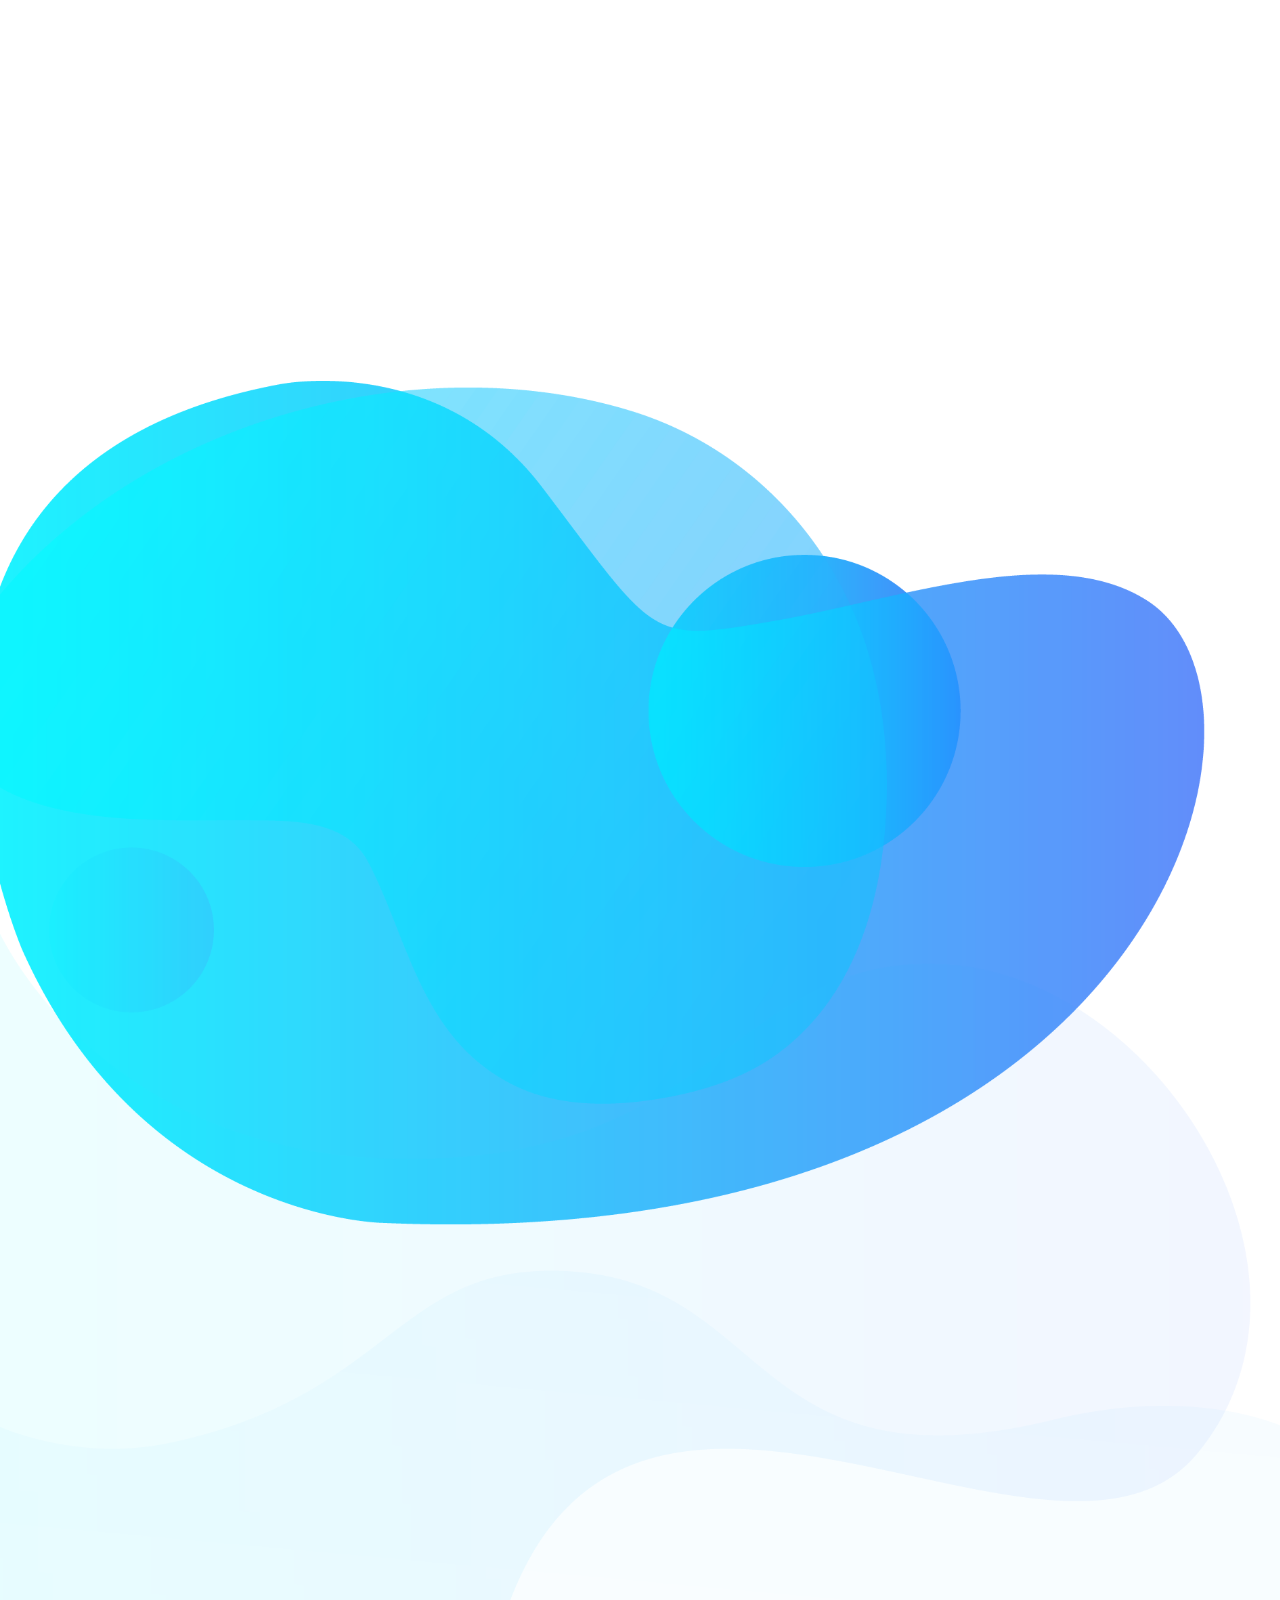
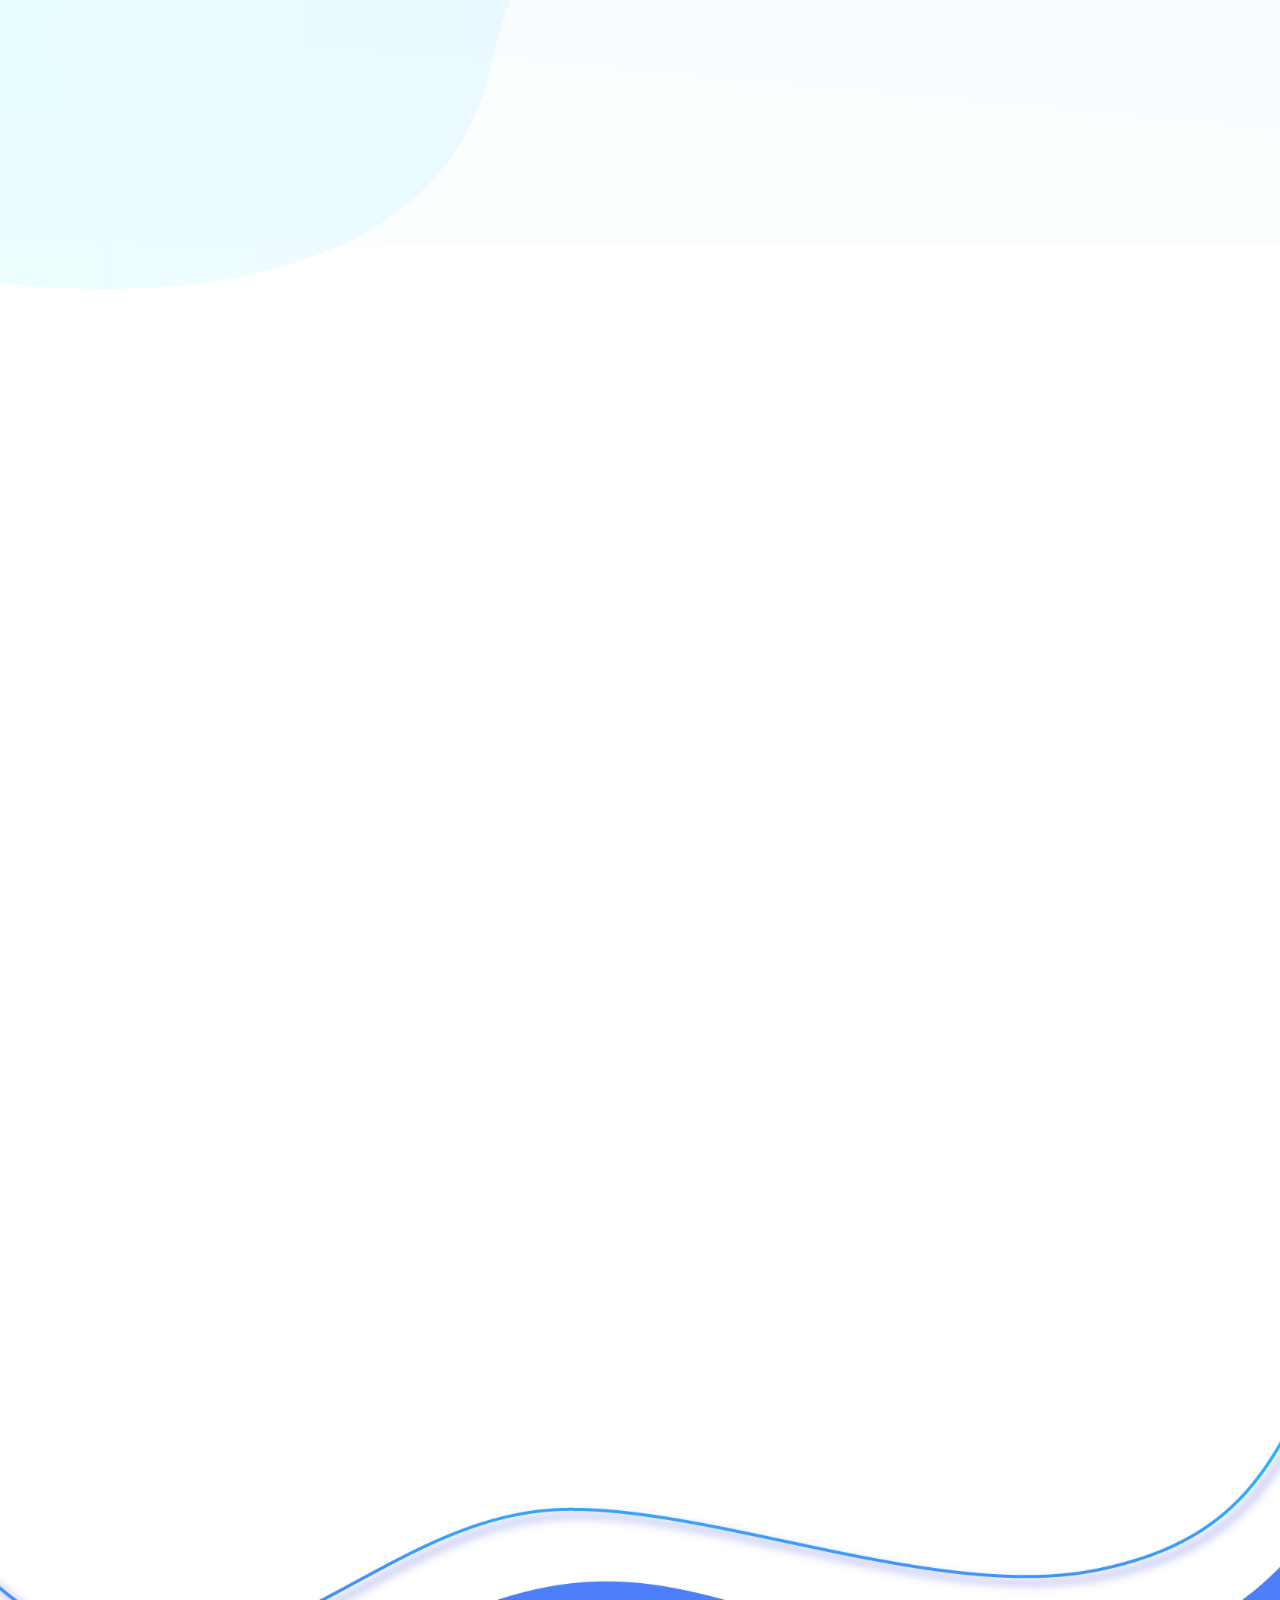
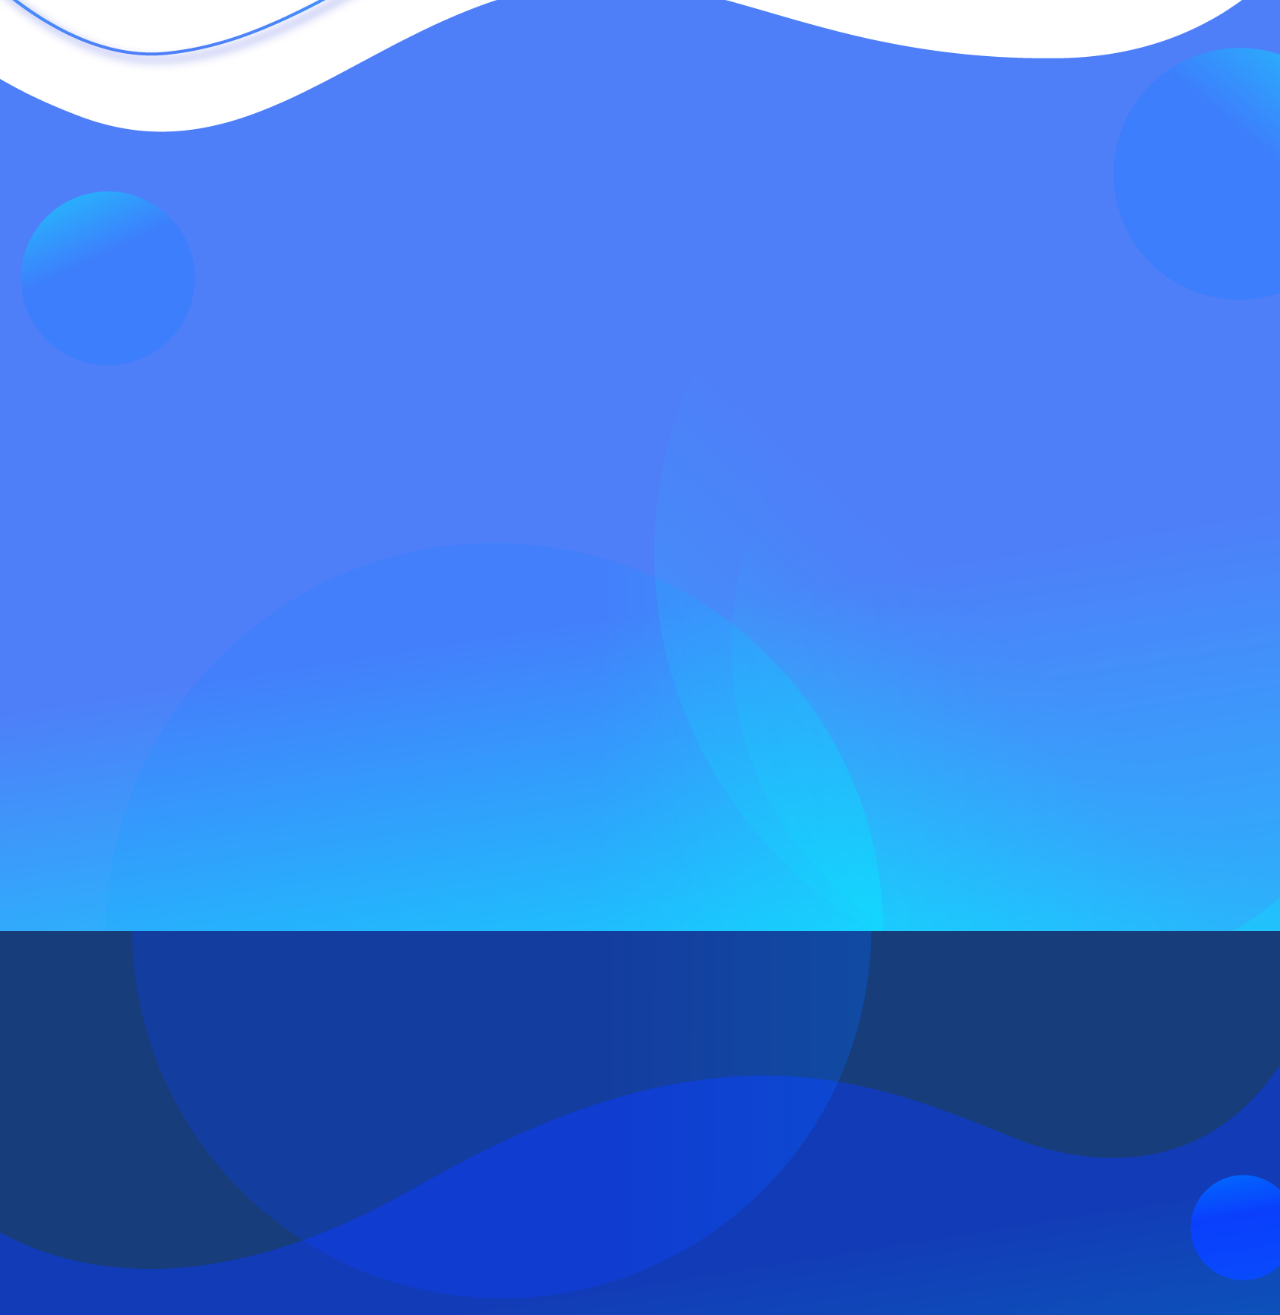
==== commit 6a83e8eb: "EyePayCard v1" ====
--- a/es/index.html
+++ b/es/index.html
@@ -3,14 +3,15 @@
 <head>
     <meta charset="utf-8">
     <meta name="viewport" content="width=device-width, initial-scale=1.0, maximum-scale=1.0">
-    <meta name="description"
-          content="Eyeline">
+    <meta name="description" content="Eyeline">
     <meta name="Eyeline" content="">
+    <meta name="title" content="EyePayCard™ | Monetiza tus Bitcoins a tu Moneda Local">
+    <link rel="canonical" href="http://www.eyepaycard.co">
 
     <!--favicon icon-->
     <link rel="icon" type="image/png" href="../assets/img/favicon.png">
 
-    <title>Eyeline</title>
+    <title>EyePayCard™ | Monetiza tus Bitcoins a tu Moneda Local</title>
 
     <!--google fonts-->
     <link href="//fonts.googleapis.com/css?family=Montserrat:300,400,500,600,700,800" rel="stylesheet">
@@ -21,7 +22,7 @@
     <link href="../assets/vendor/bootstrap/css/bootstrap.min.css" rel="stylesheet">
     <link href="../assets/vendor/font-awesome/css/font-awesome.min.css" rel="stylesheet">
     <link href="../assets/vendor/bicon/css/bicon.min.css" rel="stylesheet">
-    <!--<link href="../assets/vendor/animate.css" rel="stylesheet">-->
+    <link href="../assets/vendor/animate.css" rel="stylesheet">
     <link href="../assets/vendor/owl/assets/owl.carousel.min.css" rel="stylesheet">
     <link href="../assets/vendor/magnific-popup/magnific-popup.css" rel="stylesheet">
     <link href="https://stackpath.bootstrapcdn.com/font-awesome/4.7.0/css/font-awesome.min.css" rel="stylesheet">
@@ -37,6 +38,19 @@
         @import url(http://fonts.googleapis.com/css?family=Open+Sans);
     </style>
 
+    <script type="application/ld+json">
+        {
+            "@context": "https://eyepaycard.co",
+            "@type": "Organization",
+            "url": "http://www.eyepaycard.co",
+            "logo": "img/core-img/logo.svg",
+            "contactPoint": [{
+              "@type": "ContactPoint",
+              "telephone": "+1-401-555-1212",
+              "contactType": "Plastico recargable con criptoactivos para pago de compras en comercios electrónicos. "
+            }]
+        }
+    </script>
 </head>
 <body class="">
 
@@ -44,7 +58,7 @@
 <header class="app-header navbar-purple">
     <!-- Navigation -->
     <nav class="navbar navbar-expand-lg navbar-dark static-top">
-        <div class="container" style="max-width: 1600px">
+        <div class="container wow fadeInDown" style="max-width: 1600px">
             <a class="navbar-brand" href="#">
                 <img src="../assets/img/backgrounds/logoEyecart.png" alt="">
             </a>
@@ -54,22 +68,22 @@
             <div class="collapse navbar-collapse" id="navbarResponsive">
                 <ul class="navbar-nav center-content text-center ml-auto">
                     <li class="nav-item active">
-                        <a class="nav-link" href="#home">Eyepaycard
+                        <a class="nav-link" href="#home"><h2 class="nav-link-h2">Eyepaycard</h2>
                             <span class="sr-only">(current)</span>
                         </a>
                     </li>
                     <li class="nav-item">
-                        <a class="nav-link" href="#adventage">Ventajas</a>
+                        <a class="nav-link" href="#adventage"><h2 class="nav-link-h2">Ventajas</h2></a>
                     </li>
                     <li class="nav-item">
-                        <a class="nav-link" href="#how_work">¿Cómo funciona?</a>
+                        <a class="nav-link" href="#how_work"><h2 class="nav-link-h2">¿Cómo funciona?</h2></a>
                     </li>
                     <li class="nav-item">
-                        <a class="nav-link" href="#FAQ">FAQ</a>
+                        <a class="nav-link" href="#FAQ"><h2 class="nav-link-h2">FAQ</h2></a>
                     </li>
                     <li class="nav-item center-margins center-content">
                         <a id="application" class="nav-link  text-center" href="#APP">
-                            <button class="nav-link  button-app-nav" >APP</button>
+                            <button class="nav-link  button-app-nav" ><h2 class="nav-link-h2">APP</h2></button>
                         </a>
                     </li>
                 </ul>
@@ -79,37 +93,32 @@
 </header>
 <!--header end-->
 <!--TOP-->
-<div class="hero-banner creative-banner" id="home">
-
+<div class="hero-banner creative-banner wow fadeInLeft" id="home">
     <div id="particles-js"></div>
-
-    <div class="hero-text ">
+    <div class="hero-text">
         <div class="container">
             <div class="row ">
                 <div class="col-lg-6 col-md-12 ">
-                    <h1 class="hero-title  text-light">Pagos más fáciles que nunca </h1>
+                    <h1 class="hero-title  text-light">Pagos más fáciles que nunca</h1>
                     <h2 class="text-header-h2" style="color: #d6d8d9">Canjea en las mejores páginas</h2>
                     <div class="clearfix">
                         <img  class="pull-left with-tajet-header" src="../assets/img/Iconos/tarjet.png" alt="">
                     </div>
-                    <p style="color: #86929f; font-family: 'Open Sans Semibold',sans-serif">La forma más simple y rápida para obtener Criptomendas sin necesidad de bancos ni tarjetas de crédito</p>
-                </div>
-                <div class="col-lg-5 col-md-12">
-
-                </div>
-            </div>
-        </div>
-    </div>
-
+                    <h3 class="text-header-h3">La forma más simple y rápida para obtener Criptomendas sin necesidad de bancos ni tarjetas de crédito</h3>
+                </div>
+                <div class="col-lg-5 col-md-12"></div>
+            </div>
+        </div>
+    </div>
 </div>
 <!--End TOP-->
 
 <div>
     <section class="section-gap margenCircleneg">
-        <div class="container">
+        <div class="container wow fadeInRight">
             <div class="row d-flex align-items-center">
               <div class="col-lg-6">
-                  <h1 class="font-criptos">Tus criptos a un paso</h1>
+                  <h2 class="font-criptos">Tus criptos a un paso</h2>
                   <div class="mt-5"></div>
                   <p >¡Obtendrás tus Criptomonedas con facilidad y sin transacciones complejas!
                   Un PIN que podrás obtener en tu tienda local y canjear por Criptomendas como Bitcoin o Ethereum
@@ -124,7 +133,7 @@
 </div>
 
 <div>
-    <section class="margenLogoNeg">
+    <section class="margenLogoNeg wow fadeInLeft">
         <div class="container">
             <div class="row d-flex center-margins">
                <div class="col-sm-4">
@@ -132,14 +141,10 @@
                        <img style="width: 45%;" src="../assets/img/Iconos/find_distributor.png" alt="">
                    </div>
                    <div class="mt-2">
-                       <h2 style="font-size: 2em">
-                           Encuentra un distribuidor
-                       </h2>
+                       <h2 style="font-size: 2em">Encuentra un distribuidor</h2>
                    </div>
                    <div class="mt-5">
-                       <p style="font-size: 15px">
-                           Encontrarás tu punto de venta EyePayCard más cercano a tu ubicación
-                       </p>
+                       <h3 class="text-section-uno-h3">Encontrarás tu punto de venta EyePayCard más cercano a tu ubicación.</h3>
                    </div>
                </div>
                 <div class="col-sm-4">
@@ -147,14 +152,10 @@
                         <img style="width: 45%;" src="../assets/img/Iconos/buy_eyepaycard.png" alt="">
                     </div>
                     <div class="mt-2">
-                        <h1 style="font-size: 2em">
-                            Compra tu EyePayCard
-                        </h1>
+                        <h2 style="font-size: 2em">Compra tu EyePayCard</h2>
                     </div>
                     <div class="mt-5">
-                        <p style="font-size: 15px">
-                           Podrás pedir tu EyePayCard del valor deseado $10, $20, $50 y $100
-                        </p>
+                        <h3 class="text-section-uno-h3">Podrás pedir tu EyePayCard del valor deseado $10, $20, $50 y $100.</h3>
                     </div>
                 </div>
                 <div class="col-sm-4">
@@ -162,14 +163,10 @@
                         <img style="width: 45%;" src="../assets/img/Iconos/get_criptos.png" alt="">
                     </div>
                     <div class="mt-2">
-                        <h1 style="font-size: 2em">
-                            Obtén tus Criptomonedas
-                        </h1>
+                        <h2 style="font-size: 2em">Obtén tus Criptomonedas</h2>
                     </div>
                     <div class="mt-5">
-                        <p style="font-size: 15px">
-                            Canjearás tu EyePayCard online para obtener Criptomonedas
-                        </p>
+                        <h3 class="text-section-uno-h3">Canjearás tu EyePayCard online para obtener Criptomonedas.</h3>
                     </div>
                 </div>
             </div>
@@ -178,14 +175,11 @@
     <!--section end-->
 </div>
 
-
 <!--advantage section-->
-<section id="adventage" class=" backDivColor" style=" margin-top: 5em;">
+<section id="adventage" class=" backDivColor wow fadeInRight" style=" margin-top: 5em;">
     <div class="container gargin-top-advantage">
         <div class="tex center-margins">
-            <h1 style="font-size: 3.5rem; color: #3e80f4;">
-             Ventajas de EyePayCard
-            </h1>
+            <h2 style="font-size: 3.5rem; color: #3e80f4;">Ventajas de EyePayCard</h2>
             <div style="margin-top: 5em"></div>
         </div>
         <div class="row">
@@ -195,25 +189,16 @@
                        <img class="with-confidentiality" src="../assets/img/Iconos/Confidentiality.png" alt="">
                    </div>
                    <div class="col-lg-6 col-6  center-margins" style="text-align: left">
-                       <h3 style="color:#00b4f8;">
-                           Confidencialidad
-                       </h3>
-                       <p style="color: #173d7a;">
-                           Podrás proteger tu privacidad y comprar tu EyePayCard con efectivo y canjearlo...
-                           ¡Es así de simple!
-                       </p>
+                       <h2 style="color:#00b4f8;">Confidencialidad</h2>
+                       <h3 class="text-section-two-h3">Podrás proteger tu privacidad y comprar tu EyePayCard™ con efectivo y canjearlo.¡Es así de simple!</h3>
                    </div>
                </div>
            </div>
             <div class="col-lg-5 offset-lg-6">
                 <div class="row">
                     <div class="col-lg-6 col-6  center-margins" style="text-align: right">
-                        <h3 style="color:#00b4f8;">
-                            Fácil
-                        </h3>
-                        <p style="color: #173d7a;">
-                      Podrás acceder a todo el potencial de Blockchain con tu PIN de 16 dígitos
-                        </p>
+                        <h2 style="color:#00b4f8;">Fácil</h2>
+                        <h3 class="text-section-two-h3">Podrás acceder a todo el potencial de Blockchain con tu PIN de 16 dígitos.</h3>
                     </div>
                     <div class="col-lg-6 col-6 center-margins">
                         <img class="with-confidentiality" src="../assets/img/Iconos/icono-2.2.png" alt="">
@@ -226,25 +211,16 @@
                         <img src="../assets/img/Iconos/icono-2.3.png" alt="">
                     </div>
                     <div class="col-lg-6 col-6  center-margins" style="text-align: left">
-                        <h3 style="color:#00b4f8;">
-                            Accessible
-                        </h3>
-                        <p style="color: #173d7a;">
-                            EyePayCard estará disponible en muchos puntos de ventas y en tiendas más cercanas
-                        </p>
+                        <h2 style="color:#00b4f8;">Accesible</h2>
+                        <h3 class="text-section-two-h3">EyePayCard™ estará disponible en muchos puntos de venta y en tus tiendas más cercanas.</h3>
                     </div>
                 </div>
             </div>
             <div class="col-lg-5 offset-lg-6">
                 <div class="row">
                     <div class="col-lg-6 col-6  center-margins" style="text-align: right">
-                        <h3 style="color:#00b4f8;">
-                            Seguro
-                        </h3>
-                        <p style="color: #173d7a;">
-                            No necesitarás bancos ni tarjetas de crédito. Tendrás control absoluto de tus gastos y minimizarás
-                            al máximo los
-                        </p>
+                        <h2 style="color:#00b4f8;">Seguro</h2>
+                        <h3 class="text-section-two-h3">No necesitarás bancos ni tarjetas de crédito. Tendrás control absoluto de tus gastos y minimizarás al máximo los riesgos.</h3>
                     </div>
                     <div class="col-lg-6 col-6 ">
                         <img class="with-confidentiality" src="../assets/img/Iconos/icono-2.4.png" alt="">
@@ -257,25 +233,16 @@
                         <img class="with-confidentiality" src="../assets/img/Iconos/icono-2.5.png" alt="">
                     </div>
                     <div class="col-lg-6 col-6  center-margins" style="text-align: left">
-                        <h3 style="color:#00b4f8;">
-                            Rápido
-                        </h3>
-                        <p style="color: #173d7a;">
-                            Podrás canjear tu EyePayCard justo después de la compra para obtener Criptomonedas al instante
-                        </p>
+                        <h2 style="color:#00b4f8;">Rápido</h2>
+                        <h3 class="text-section-two-h3">Podrás canjear tu EyePayCard™ justo después de la compra para obtener criptomonedas al instante.</h3>
                     </div>
                 </div>
             </div>
             <div class="col-lg-5 offset-lg-6">
                 <div class="row">
                     <div class="col-lg-6 col-6  center-margins" style="text-align: right">
-                        <h3 style="color:#00b4f8;">
-                            Libertad
-                        </h3>
-                        <p style="color: #173d7a;">
-                            Podrás usar tu EyePayCard o podrás regalarlo, donde quieras y cuando quieras.
-                            Libertad de uso. Libertad de elección
-                        </p>
+                        <h2 style="color:#00b4f8;">Libertad</h2>
+                        <h3 class="text-section-two-h3">Podrás usar tu EyePayCard™ o podrás regalarlo, donde quieras y cuando quieras. Libertad de uso. Libertad de elección.</h3>
                     </div>
                     <div class="col-lg-6 col-6 ">
                         <img class="with-confidentiality" src="../assets/img/Iconos/icono-2.6.png" alt="">
@@ -290,67 +257,60 @@
 
 <!--section-How does it work?-->
 <div id="how_work" class="backDivColorHow center-content">
-    <div class="container margins-how-work" >
+    <div class="container margins-how-work wow fadeInLeft" >
         <div ></div>
         <div class="row d-flex ">
-            <div class="col-lg-12"><h1 class="font-how_work-title">
-                ¿Cómo funciona?
-            </h1>
+            <div class="col-lg-12">
+                <h2 class="font-how_work-title">¿Cómo funciona?</h2>
             </div>
             <div class="col-lg-5 col-6 center-content">
                 <ol class="timeline">
-                    <li> <h2 class="font-timeline">Encontrarás <br>una tienda</h2> </li>
+                    <li><h2 class="font-timeline">Encontrarás le tienda autorizada más cercana a tu ubicación</h2></li>
                   <div>
                       &nbsp;
                   </div>
-                    <li> <h2 class="font-timeline">Podrás pedit tu <br>EyePayCard</h2></li>
+                    <li><h2 class="font-timeline">Podrás pedir EyePayCard™ del monto que deseas</h2></li>
                     <div>
                         &nbsp;
                     </div>
-                    <li> <h2 class="font-timeline">Podrás canjearlos </h2></li>
+                    <li><h2 class="font-timeline">Canjerás tu saldo sin transacciones complejas</h2></li>
                 </ol>
             </div>
             <div class="col-lg-5 col-6">
                 <img class="width-map" src="../assets/img/Iconos/map.png" alt="">
             </div>
             <div class="col-lg-6 offset-1 margin-text-footer-how" >
-                <p class="font-footer-how-work">Podrás usar el mapa para comprar tu Eyepaycard en miles de puntosde ventas de todo el mundo. Estamos en proceso de
-                    expanción, queremos estar disponibles para ti.</p>
+                <h3 class="font-last-descriptions">Podrás usar el mapa para comprar tu EyePayCard™ en miles de puntos de venta de todo el mundo. Estamos en proceso de expansión, queremos estar disponibles para ti 24/7.</h3>
             </div>
         </div>
         <div class="row margin-cards-how-work content-card" >
             <div class="col-lg-3 ">
                 <div class="card" style="border-radius: 1rem 0 1rem 1rem; border: none;">
                     <div class="card-header" style="background: dodgerblue; border-radius: 1rem 0 0 0; color: white; font-family: 'Open Sans Extrabold', sans-serif">
-                        <h5>Cientos de posibilidades</h5>
-                        <img src="" alt="">
+                        <h2 class="title-cards-text-four">Cientos de posibilidades</h2>
                     </div>
                     <div class="card-body">
-                        <p class="card-text">Sin bancos, sin tarjetas de crédito, en segundos, obtendrás EyePayCard
-                        en tu ciudad y podrás usarlo como y cuando quieras</p>
+                        <h3 class="text-cards-text-four">Sin bancos, sin tarjetas de crédito, en segundos. Obtendrás EyePayCard™ en tu ciudad y podrás usarlo como y cuando quieras.</h3>
                     </div>
                 </div>
             </div>
             <div class="col-lg-3 margin-cards-faq1 offset-lg-1">
                 <div class="card" style="border-radius: 1rem 0 1rem 1rem; border: none;">
                     <div class="card-header" style="background: dodgerblue; border-radius: 1rem 0 0 0; color: white; font-family: 'Open Sans Extrabold', sans-serif">
-                       <h5>Sin barreras</h5>
+                        <h2 class="title-cards-text-four">Sin barreras</h2>
                     </div>
                     <div class="card-body">
-                        <p class="card-text">38% de la población está desbancarizada, gente desplazada, falta de privacudad,
-                        miedo a compartir datos bancarios en internet... EyePayCard dará acceso a las criptomonedas a cientos de nuevos usuarios,
-                        utilizando dinero efectivo en moenda local</p>
+                        <h3 class="text-cards-text-four">38% de la población está desbancarizada, gente desplazada, falta de privacidad, miedo a compartir datos bancarios en internet… EyePayCard™ dará acceso a las Criptomonedas a cientos de nuevos usuarios, utilizando dinero efectivo en moneda local.</h3>
                     </div>
                 </div>
             </div>
             <div class="col-lg-3 margin-cards-faq2 offset-lg-1" >
                 <div class="card" style="border-radius: 1rem 0 1rem 1rem; border: none;">
                     <div class="card-header" style="background: dodgerblue; border-radius: 1rem 0 0 0; color: white; font-family: 'Open Sans Extrabold', sans-serif">
-                        <h5>Cerca e ti</h5>
+                        <h2 class="title-cards-text-four">Cerca de ti</h2>
                     </div>
                     <div class="card-body">
-                        <p class="card-text">EyePayCard estará cerca de ti con el objetivo de ser la mejor red de distribución eb el mundo,
-                        con muchos puntos de venta en los 5 continentes. Constantemente añadiremos nuevos puntos de venta</p>
+                        <h3 class="text-cards-text-four">EyePayCard™ estará cerca de ti con el objetivo de ser la mejor red de distribución en el mundo, con muchos puntos de venta en los 5 continentes. Constantemente añadiremos nuevos puntos de venta.</h3>
                     </div>
                 </div>
             </div>
@@ -361,13 +321,13 @@
 <!--End-Section-How does it work?-->
 
 <!--FAQ section-->
-<section id="FAQ">
+<section id="FAQ" class="wow fadeInRight">
     <div class="container">
         <div class="margin-faq center-margins " >
             <div ></div>
-            <h1 class="font-faq-title">
+            <h2 class="font-faq-title">
                 Preguntas y respuestas frecuentes
-            </h1>
+            </h2>
             <div style="margin-top: 6rem"></div>
         </div>
         <div class="row">
@@ -377,23 +337,20 @@
             <div class="col-lg-5">
                 <div class="card" style="border-radius: 2rem; box-shadow: 22px 5px 25px 4px rgba(0, 0, 0, 0.1)">
                     <div class="card-body" style="padding: 2.25rem">
-                        <h6 style="color: dodgerblue; font-family: 'Open Sans Extrabold', sans-serif">¿Qué es EyePayCard?</h6>
-                        <p style="font-size: 12px">
-                            Eyepaycard™ es un código PIN que te permitirá obtener múltiples productos y servicios basados en
-                            Blockchain como Bitcoin o Ethereum. Usar e EyePayCard™ será fácil, rápido, segeuro, confidencial y
-                            práctico.
-                        </p>
-                        <h6 style="color: dodgerblue; font-family: 'Open Sans Extrabold', sans-serif">¿Dónde podré comprar mi código EyePayCard?</h6>
-                        <p style="font-size: 12px">Dispondremos de una red de muchos puntos de venta distribuidos por el mundo</p>
-                        <h6 style="color: dodgerblue;  font-family: 'Open Sans Extrabold', sans-serif">¿Cómo recargaré mi EyePayCard?</h6>
-                        <p style="font-size: 12px">Podrás ir al punto de venta más cercano y comprar tu EyePayCard™ por el valor deseado. Nuestro mapa
-                            te indicará cuáles son los puntos de venta más cercanos basándonos en tu posición actual</p>
-                        <h6 style="color: dodgerblue;  font-family: 'Open Sans Extrabold', sans-serif">¿Cuáles serán los valores disponibles?</h6>
-                        <p style="font-size: 12px">Ofreceremos Tarjetas de regalo por valor de $10, $20, $50, $100</p>
-                        <h6 style="color: dodgerblue;  font-family: 'Open Sans Extrabold', sans-serif">¿EyePayCard provee de wallets para bitcoin, Ethereum o cualquier otra Criptomoneda?</h6>
-                        <p style="font-size: 12px">No, EyePayCard™, es un código PIN que podrás canjear por Criptomonedas, Alr Risk, Gambling, Tokens que estén afiliados
-                            a nuestra red. Podrás conseguir un Wallet, un Broker de Forex o diferentes plataformas de inversión, proveedores
-                            de juegos que acepten nuestra EyePayCard™ como método de pago en sus respectivas páginas oficiales</p>
+                        <h3 class="title-faq">¿Qué es EyePayCard?</h3>
+                        <h5 class="text-faq">Eyepaycard™ es un código PIN que te permitirá obtener múltiples productos y servicios basados en Blockchain como Bitcoin o Ethereum. Usar e EyePayCard™ será fácil, rápido, seguro, confidencial y práctico.</h5>
+
+                        <h3 class="title-faq">¿Dónde podré comprar mi código EyePayCard™?</h3>
+                        <h5 class="text-faq">Dispondremos de una red de muchos puntos de venta distribuidos por el mundo.</h5>
+
+                        <h3 class="title-faq">¿Cómo recargaré mi EyePayCard™?</h3>
+                        <h5 class="text-faq">Podrás ir al punto de venta más cercano y comprar tu EyePayCard™ por el valor deseado. Nuestro mapa te indicará cuáles son los puntos de venta más cercanos basándonos en tu posición actual.</h5>
+
+                        <h3 class="title-faq">¿Cuáles serán los valores disponibles?</h3>
+                        <h5 class="text-faq">Ofreceremos Tarjetas de regalo por valor de $10, $20, $50, $100</h5>
+
+                        <h3 class="title-faq">¿EyePayCard™ provee de wallets para Bitcoin, Ethereum o cualquier otra criptomoneda?</h3>
+                        <h5 class="text-faq">No, EyePayCard™, es un código PIN que podrás canjear por Criptomonedas, Alr Risk, Gambling, Tokens que estén afiliados a nuestra red. Podrás conseguir un Wallet, un Broker de Forex o diferentes plataformas de inversión, proveedores de juegos que acepten nuestra EyePayCard™ como método de pago en sus respectivas páginas oficiales. </h5>
                     </div>
                 </div>
             </div>
@@ -403,14 +360,13 @@
 </section>
 <!--End FAQ section-->
 
-
 <!--section APP-->
 <section id="APP" class="section-gap backDivApp center-content">
-    <div class="container" style="margin-top: 14em;">
+    <div class="container wow fadeInLeft" style="margin-top: 14em;">
         <div class="row ">
             <div class="col-lg-8 center-margins" >
                 <img class="with-logo-app" src="../assets/img/backgrounds/logoEyecart.png" alt="">
-                <h1 class="font-app-soon">MUY PRONTO</h1>
+                <h2 class="font-app-soon">MUY PRONTO</h2>
                 <div class="row">
                     <div class="col-lg-6 col-6" style="text-align: right">
                         <img class="width-app-store-buttons" src="../assets/img/Iconos/descarga-en.png" alt="">
@@ -432,7 +388,7 @@
 <footer class="page-footer font-small blue pt-4 backDivFooter">
 
     <!-- Copyright -->
-    <div class="container" style="    margin-top: 4em;">
+    <div class="container wow fadeInUp" style="margin-top: 4em;">
 
         <div class="footer-copyright text-center py-3">
             <img class="with-logo-app"  src="../assets/img/backgrounds/logoEyecart.png" alt="">
@@ -466,7 +422,6 @@
 <script src="../assets/vendor/jquery/jquery.min.js"></script>
 <script src="../assets/vendor/popper.min.js"></script>
 <script src="../assets/vendor/bootstrap/js/bootstrap.min.js"></script>
-<script src="../assets/vendor/wow.min.js"></script>
 <script src="../assets/vendor/jquery.easing.min.js"></script>
 <script src="../assets/vendor/owl/owl.carousel.min.js"></script>
 <script src="../assets/vendor/jquery.countdown.min.js"></script>
@@ -502,6 +457,9 @@
 <!--init scripts-->
 <script src="../assets/js/scripts.js"></script>
 
+    <!-- Animaions -->
+    <script src="../wow.js"></script>
+    <script>new WOW().init();</script>
 </body>
 </html>
 
--- a/assets/css/main.css
+++ b/assets/css/main.css
@@ -264,6 +264,70 @@
 .nav-link {
     font-weight: 700;
 }
+
+.nav-link-h2 {
+    padding: 0 !important;
+    margin: 0 !important;
+    font-family: sans-serif;
+    font-size: 20px;
+    color: white;
+}
+
+.text-header-h3 {
+    font-family: sans-serif;
+    font-size: 20px;
+    color: #86929f;
+    font-weight: 200;
+}
+
+.text-section-uno-h3 {
+    font-family: sans-serif;
+    font-size: 15px;
+    font-weight: 400;
+}
+
+.text-section-two-h3 {
+    font-family: sans-serif;
+    font-size: 18px;
+    color: #173d7a;
+    font-weight: 400;
+    letter-spacing: 0.4px;
+    line-height: 1.4;
+}
+
+.font-last-descriptions {
+    font-family: sans-serif;
+    color: white;
+    font-size: 21px;
+    font-weight: 300;
+}
+
+.title-cards-text-four {
+    font-family: sans-serif;
+    font-size: 21px;
+    font-weight: bold;
+}
+
+.text-cards-text-four {
+    font-family: sans-serif;
+    font-size: 21px;
+    font-weight: 400;
+    line-height: 1.4;
+}
+
+.title-faq {
+    margin-top: 30px;
+    color: dodgerblue;
+    font-family: sans-serif;
+    font-size: 20px;
+}
+
+.text-faq {
+    font-size: 12px;
+    line-height: 18px;
+    font-weight: 100;
+}
+
 .button-app-nav{
     border-radius: 50px;
     border-color: #00b4f8;
@@ -415,7 +479,7 @@
 
 
 .backDivColor {
-    height: 190%;
+    height: auto;
     background-repeat: no-repeat;
     background-attachment: inherit;
     background-position: inherit;
